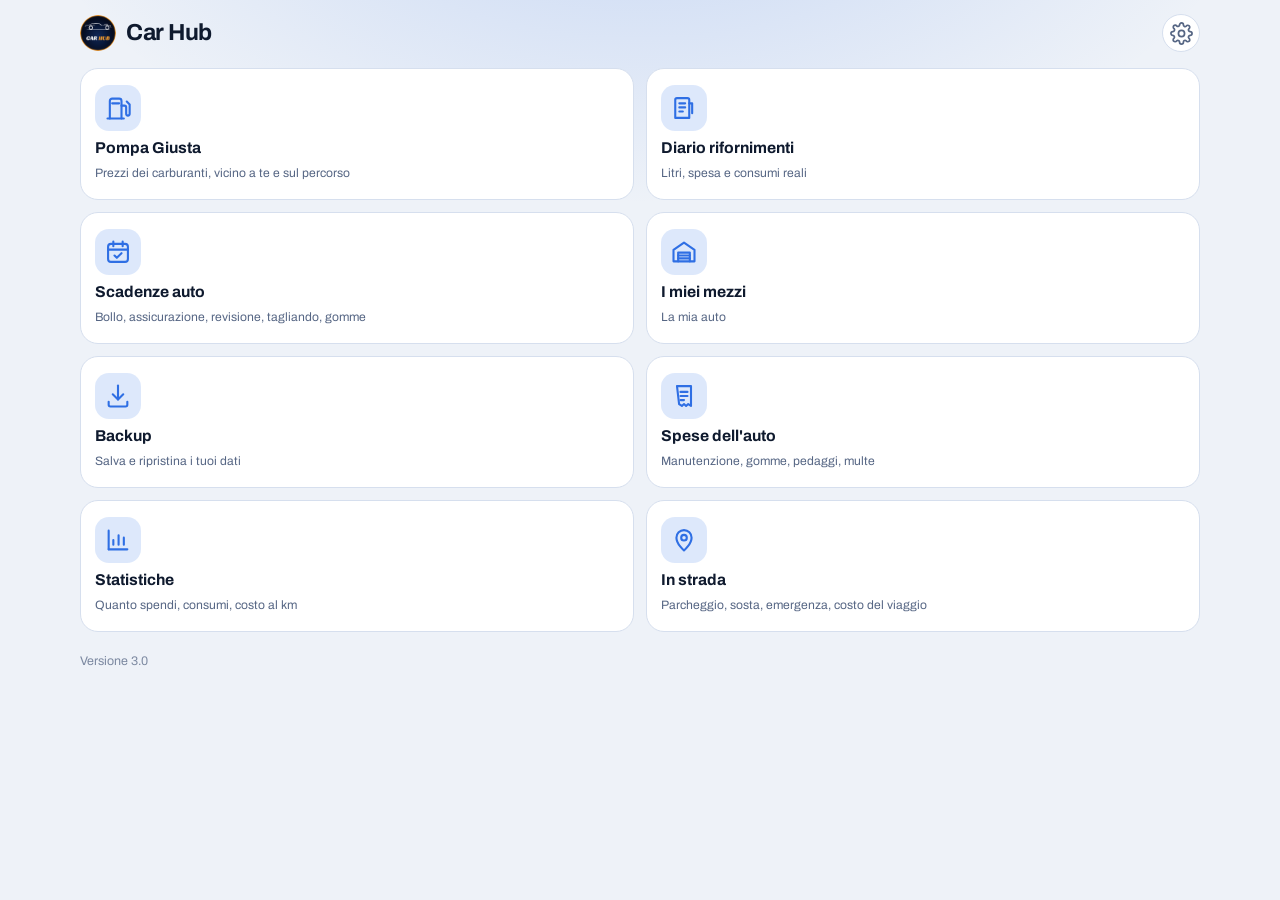
==== index.html @ 3453a205 "Backup: riepilogo, promemoria, condivisione e conferma al ripristino Co-Authored-By: Claude Sonnet 5" ====
<!doctype html>
<html lang="it">
<head>
<meta charset="utf-8">
<meta name="viewport" content="width=device-width,initial-scale=1,viewport-fit=cover">
<title>Car Hub</title>
<meta name="description" content="Il tuo ambiente per auto e moto: carburante, scadenze, rifornimenti e spese.">
<meta name="theme-color" content="#070c16">
<link rel="manifest" href="manifest.webmanifest">
<link rel="icon" href="garage/icons/icon-192.png" type="image/png">
<link rel="apple-touch-icon" href="garage/icons/apple-touch-icon.png">
<meta name="apple-mobile-web-app-title" content="Car Hub">
<link rel="preload" href="fonts/archivo-latin-400-normal.woff2" as="font" type="font/woff2" crossorigin>
<link rel="preload" href="fonts/archivo-latin-600-normal.woff2" as="font" type="font/woff2" crossorigin>
<script>
/* stessi colori scelti in Pompa Giusta (stesso telefono, stessa memoria) */
(function(){var m='auto',a='blu';try{var t=JSON.parse(localStorage.getItem('pg.theme')||'{}');if(t.mode)m=t.mode;if(t.accent)a=t.accent==='viola'?'neve':t.accent}catch(e){}
var d=m==='auto'?(window.matchMedia&&matchMedia('(prefers-color-scheme: light)').matches?'light':'dark'):m;
var r=document.documentElement;r.dataset.theme=d;r.dataset.accent=a})();
</script>
<link rel="stylesheet" href="style.css">
<link rel="stylesheet" href="garage/garage.css">
</head>
<body class="gg">
<div class="wrap">
  <header class="top">
    <h1><img class="logo" src="garage/icons/icon-192.png" alt="" width="36" height="36"><span id="ggTitle">Car Hub</span></h1>
    <a class="icon-btn" id="btnOpz" href="pompa/#opzioni" aria-label="Opzioni"><svg viewBox="0 0 24 24" width="20" height="20" fill="none" stroke="currentColor" stroke-width="1.8" stroke-linecap="round" stroke-linejoin="round" aria-hidden="true"><circle cx="12" cy="12" r="3.2"/><path d="M19.4 15a1.7 1.7 0 0 0 .3 1.9l.1.1a2 2 0 1 1-2.8 2.8l-.1-.1a1.7 1.7 0 0 0-1.9-.3 1.7 1.7 0 0 0-1 1.5V21a2 2 0 1 1-4 0v-.1a1.7 1.7 0 0 0-1.1-1.5 1.7 1.7 0 0 0-1.9.3l-.1.1a2 2 0 1 1-2.8-2.8l.1-.1a1.7 1.7 0 0 0 .3-1.9 1.7 1.7 0 0 0-1.5-1H3a2 2 0 1 1 0-4h.1a1.7 1.7 0 0 0 1.5-1.1 1.7 1.7 0 0 0-.3-1.9l-.1-.1a2 2 0 1 1 2.8-2.8l.1.1a1.7 1.7 0 0 0 1.9.3H9a1.7 1.7 0 0 0 1-1.5V3a2 2 0 1 1 4 0v.1a1.7 1.7 0 0 0 1 1.5 1.7 1.7 0 0 0 1.9-.3l.1-.1a2 2 0 1 1 2.8 2.8l-.1.1a1.7 1.7 0 0 0-.3 1.9V9a1.7 1.7 0 0 0 1.5 1H21a2 2 0 1 1 0 4h-.1a1.7 1.7 0 0 0-1.5 1z"/></svg></a>
    <button class="icon-btn" id="btnBack" type="button" aria-label="Torna al menu" hidden><svg viewBox="0 0 24 24" width="20" height="20" fill="none" stroke="currentColor" stroke-width="2" stroke-linecap="round" stroke-linejoin="round" aria-hidden="true"><path d="M15 5l-7 7 7 7"/></svg></button>
  </header>

  <!-- MENU -->
  <section id="vMenu" class="gview">
    <p class="hint" id="menuAlert" hidden></p>
    <p class="hint" id="bkAlert" hidden></p>
    <div class="gtiles">
      <a class="gtile" href="pompa/">
        <span class="gi"><svg viewBox="0 0 24 24" width="28" height="28" fill="none" stroke="currentColor" stroke-width="1.8" stroke-linecap="round" stroke-linejoin="round" aria-hidden="true"><path d="M5 21V6a2 2 0 0 1 2-2h6a2 2 0 0 1 2 2v15"/><path d="M3 21h14"/><path d="M7 8h6"/><path d="M15 10h2.5a1.5 1.5 0 0 1 1.5 1.5V17a1.5 1.5 0 0 0 3 0V9l-2.5-2.5"/></svg></span>
        <b>Pompa Giusta</b><small>Prezzi dei carburanti, vicino a te e sul percorso</small>
      </a>
      <a class="gtile" href="#diario" id="tileDiario">
        <span class="gi"><svg viewBox="0 0 24 24" width="28" height="28" fill="none" stroke="currentColor" stroke-width="1.8" stroke-linecap="round" stroke-linejoin="round" aria-hidden="true"><path d="M6 3.5h9a1.5 1.5 0 0 1 1.5 1.5v15.5H4.5V5A1.5 1.5 0 0 1 6 3.5z"/><path d="M8 8h5M8 11.5h5M8 15h3"/><path d="M16.5 8H19v8.5"/></svg></span>
        <b>Diario rifornimenti</b><small id="diaSub">Litri, spesa e consumi reali</small>
      </a>
      <a class="gtile" href="#scadenze" id="tileScad">
        <span class="gi"><svg viewBox="0 0 24 24" width="28" height="28" fill="none" stroke="currentColor" stroke-width="1.8" stroke-linecap="round" stroke-linejoin="round" aria-hidden="true"><rect x="3.5" y="5" width="17" height="15.5" rx="2.5"/><path d="M8 3v4M16 3v4M3.5 10h17"/><path d="M9 15l2 2 4-4"/></svg></span>
        <b>Scadenze auto</b><small id="scadSub">Bollo, assicurazione, revisione, tagliando, gomme</small><em class="badge" id="scadBadge" hidden></em>
      </a>
      <a class="gtile" href="#mezzi" id="tileMezzi">
        <span class="gi"><svg viewBox="0 0 24 24" width="28" height="28" fill="none" stroke="currentColor" stroke-width="1.8" stroke-linecap="round" stroke-linejoin="round" aria-hidden="true"><path d="M3 10.2L12 4l9 6.2V20H3z"/><path d="M7 20v-7.5h10V20"/><path d="M7 15h10M7 17.5h10"/></svg></span>
        <b>I miei mezzi</b><small id="mezziSub">Auto e moto</small>
      </a>
      <a class="gtile" href="#backup">
        <span class="gi"><svg viewBox="0 0 24 24" width="28" height="28" fill="none" stroke="currentColor" stroke-width="1.8" stroke-linecap="round" stroke-linejoin="round" aria-hidden="true"><path d="M12 3v12"/><path d="M7.5 10.5L12 15l4.5-4.5"/><path d="M4 17v2.5A1.5 1.5 0 0 0 5.5 21h13a1.5 1.5 0 0 0 1.5-1.5V17"/></svg></span>
        <b>Backup</b><small>Salva e ripristina i tuoi dati</small>
      </a>
      <a class="gtile" href="#spese" id="tileSpese">
        <span class="gi"><svg viewBox="0 0 24 24" width="28" height="28" fill="none" stroke="currentColor" stroke-width="1.8" stroke-linecap="round" stroke-linejoin="round" aria-hidden="true"><path d="M6 3.5h12v17l-2.4-1.6-1.8 1.6-1.8-1.6-1.8 1.6-2.4-1.6z"/><path d="M9 8.5h6M9 12h6"/><path d="M9 15.5h3"/></svg></span>
        <b>Spese dell'auto</b><small id="spesaSub">Manutenzione, gomme, pedaggi, multe</small>
      </a>
      <a class="gtile" href="#statistiche" id="tileStat">
        <span class="gi"><svg viewBox="0 0 24 24" width="28" height="28" fill="none" stroke="currentColor" stroke-width="1.8" stroke-linecap="round" stroke-linejoin="round" aria-hidden="true"><path d="M4 20V4"/><path d="M4 20h16"/><path d="M8 16v-4M12.5 16V8M17 16v-6"/></svg></span>
        <b>Statistiche</b><small id="statSub">Quanto spendi, consumi, costo al km</small>
      </a>
      <a class="gtile" href="#strada" id="tileStrada">
        <span class="gi"><svg viewBox="0 0 24 24" width="28" height="28" fill="none" stroke="currentColor" stroke-width="1.8" stroke-linecap="round" stroke-linejoin="round" aria-hidden="true"><path d="M12 21s-6.5-5.6-6.5-11a6.5 6.5 0 0 1 13 0c0 5.4-6.5 11-6.5 11z"/><circle cx="12" cy="10" r="2.4"/></svg></span>
        <b>In strada</b><small id="stradaSub">Parcheggio, sosta, emergenza, costo del viaggio</small>
      </a>
    </div>
    <p class="hint ver" id="appVer"></p>
  </section>

  <!-- SCADENZE -->
  <section id="vScad" class="gview" hidden>
    <div class="panel vbar" data-vbar></div>
    <p class="verdict" id="scadSum"></p>
    <p class="msg" id="scadMsg" role="status" aria-live="polite"></p>
    <div id="dlList" class="gdl"></div>
    <p class="hint">Imposta la prossima data di ogni scadenza: l'app ti dice quanto manca. Con «Rinnovata» sposti la data avanti del periodo scelto. Gli avvisi compaiono quando apri l'app.</p>
  </section>

  <!-- DIARIO -->
  <section id="vDiario" class="gview" hidden>
    <div class="panel vbar" data-vbar></div>
    <form class="panel og" id="fillForm" autocomplete="off">
      <h3 id="fillTitle">Nuovo rifornimento</h3>
      <div class="grid">
        <div class="field"><span>Data</span><input id="fDate" type="date" required></div>
        <div class="field"><span>Chilometri</span><input id="fKm" type="number" inputmode="numeric" min="0" step="1" placeholder="Contachilometri" required></div>
        <div class="field"><span>Litri</span><input id="fL" type="number" inputmode="decimal" min="0" step="0.01" placeholder="Es. 38,52" required></div>
        <div class="field"><span>Totale pagato (€)</span><input id="fTot" type="number" inputmode="decimal" min="0" step="0.01" placeholder="Es. 72,40" required></div>
        <div class="field"><span>Carburante</span><select id="fFuel"><option value="B">Benzina</option><option value="D">Gasolio</option><option value="G">GPL</option><option value="M">Metano</option></select></div>
        <div class="field"><span>Prezzo calcolato</span><div class="calc" id="fPrice">—</div></div>
        <p class="hint wide" id="fMkt" style="grid-column:1/-1;margin:0"></p>
        <div class="field"><span>Distributore</span>
          <div class="inline nowrap"><button class="btn ghost" type="button" id="btnPickSt">Scegli…</button><button class="btn small ghost danger" type="button" id="btnStClear" hidden>Togli</button></div></div>
        <div class="field"><span>Nota</span><input id="fNote" type="text" maxlength="60" placeholder="Facoltativa" autocomplete="off"></div>
      </div>
      <label class="tg"><span>Pieno completo<small>Spegni se hai messo solo una parte: i consumi restano giusti</small></span><input type="checkbox" id="fFull" checked></label>
      <div class="inline"><button class="btn" type="submit" id="btnFill">Salva il rifornimento</button><button class="btn ghost" type="button" id="btnFillCancel" hidden>Annulla modifica</button></div>
      <p class="msg" id="fillMsg" role="status" aria-live="polite"></p>
    </form>
    <div class="panel og" id="diaStats" hidden>
      <h3>Riepilogo</h3>
      <div class="gstats" id="statsGrid"></div>
      <p class="hint" id="statsNote"></p>
    </div>
    <div id="fillList" class="fl"></div>
  </section>

  <!-- MEZZI -->
  <section id="vMezzi" class="gview" hidden>
    <div class="panel og">
      <h3>I tuoi mezzi</h3>
      <div class="vlist" id="vehList"></div>
      <button class="btn" id="btnAddVeh" type="button">Aggiungi un mezzo</button>
    </div>
    <div class="panel og">
      <h3>Dati del mezzo selezionato</h3>
      <div class="grid">
        <div class="field wide"><span>Nome</span><input id="vName" type="text" placeholder="Es. Panda, Vespa" maxlength="40" autocomplete="off"></div>
        <div class="field"><span>Tipo</span>
          <div class="seg" id="vType" role="group" aria-label="Tipo"><button type="button" data-t="auto">Auto</button><button type="button" data-t="moto">Moto</button></div></div>
        <div class="field"><span>Targa (facoltativa)</span><input id="vPlate" type="text" placeholder="AB123CD" maxlength="10" autocomplete="off" autocapitalize="characters"></div>
        <div class="field"><span>Marca e modello</span><input type="text" data-info="model" maxlength="40" placeholder="Es. Fiat Panda" autocomplete="off"></div>
        <div class="field"><span>Anno</span><input type="text" inputmode="numeric" data-info="year" maxlength="4" placeholder="Es. 2018" autocomplete="off"></div>
        <div class="field wide"><span>Chilometri attuali (facoltativi)</span><input id="vKm" type="number" inputmode="numeric" min="0" step="1" placeholder="Es. 84500"></div>
      </div>
    </div>
    <details class="panel og gd" aria-label="Scheda del mezzo">
      <summary>Scheda del mezzo</summary>
      <div class="gb">
      <p class="hint">Dati che si cercano sempre al momento sbagliato. Restano solo su questo telefono.</p>
      <div class="grid">
        <div class="field wide"><span>Numero di telaio</span><input type="text" data-info="vin" maxlength="20" placeholder="17 caratteri" autocomplete="off" autocapitalize="characters"></div>
        <div class="field"><span>Misura delle gomme</span><input type="text" data-info="tyre" maxlength="24" placeholder="Es. 185/65 R15" autocomplete="off" autocapitalize="characters"></div>
        <div class="field"><span>Gomme montate</span><select data-info="season"><option value="">—</option><option>Estive</option><option>Invernali</option><option>Quattro stagioni</option></select></div>
        <div class="field"><span>Pressione davanti</span><input type="text" inputmode="decimal" data-info="pf" maxlength="6" placeholder="Es. 2,2 bar" autocomplete="off"></div>
        <div class="field"><span>Pressione dietro</span><input type="text" inputmode="decimal" data-info="pr" maxlength="6" placeholder="Es. 2,4 bar" autocomplete="off"></div>
        <div class="field"><span>Olio motore</span><input type="text" data-info="oil" maxlength="30" placeholder="Es. 5W-30" autocomplete="off"></div>
        <div class="field"><span>Codice colore</span><input type="text" data-info="color" maxlength="20" placeholder="Es. 249/A" autocomplete="off"></div>
      </div>
      </div>
    </details>
    <details class="panel og gd" aria-label="Lampadine e ricambi" id="partsDet">
      <summary>Lampadine e ricambi</summary>
      <div class="gb">
        <p class="hint">Scrivi i codici che trovi nel libretto di uso e manutenzione del mezzo o sulla confezione dei ricambi: sono le uniche fonti sicure e non li invento io. Spunta «Da comprare» per mettere un pezzo nella lista.</p>
        <a class="btn small ghost" id="partsSearch" target="_blank" rel="noopener" hidden>Cerca le lampadine sul web</a>
        <div id="partsBox"></div>
      </div>
    </details>
    <div class="panel og" id="buyBox" hidden>
      <h3>Da comprare</h3>
      <ul class="guide" id="buyList"></ul>
      <button class="btn ghost" id="btnBuyCopy" type="button">Copia la lista</button>
      <p class="msg" id="buyMsg" role="status" aria-live="polite"></p>
    </div>
    <details class="panel og gd" aria-label="Numeri utili">
      <summary>Numeri utili</summary>
      <div class="gb">
      <p class="hint">Compaiono come pulsanti di chiamata in «In strada», sotto Emergenza.</p>
      <div class="grid">
        <div class="field wide"><span>Assistenza stradale</span><input type="tel" data-phone="assist" maxlength="20" placeholder="Numero verde dell'assistenza" autocomplete="off"></div>
        <div class="field wide"><span>Assicurazione (sinistri)</span><input type="tel" data-phone="assic" maxlength="20" placeholder="Numero per denunciare un sinistro" autocomplete="off"></div>
      </div>
      </div>
    </details>
    <details class="panel og gd" aria-label="Elimina">
      <summary>Elimina</summary>
      <div class="gb">
      <p class="hint" id="delHint">Elimina questo mezzo con le sue scadenze e il suo diario dei rifornimenti. Non si può annullare: fai prima un backup se vuoi tenerne una copia.</p>
      <button class="btn ghost danger" id="btnDelVeh" type="button">Elimina questo mezzo</button>
      </div>
    </details>
  </section>

  <!-- SPESE -->
  <section id="vSpese" class="gview" hidden>
    <div class="panel vbar" data-vbar></div>
    <form class="panel og" id="expForm" autocomplete="off">
      <h3 id="expTitle">Nuova spesa</h3>
      <div class="grid">
        <div class="field"><span>Data</span><input id="eDate" type="date" required></div>
        <div class="field"><span>Importo (€)</span><input id="eAmt" type="number" inputmode="decimal" min="0" step="0.01" placeholder="Es. 120,00" required></div>
        <div class="field wide"><span>Categoria</span><select id="eCat"></select></div>
        <div class="field"><span>Chilometri (facoltativi)</span><input id="eKm" type="number" inputmode="numeric" min="0" step="1" placeholder="Contachilometri"></div>
        <div class="field"><span>Nota (facoltativa)</span><input id="eNote" type="text" maxlength="60" placeholder="Es. Pneumatici invernali" autocomplete="off"></div>
      </div>
      <div class="inline"><button class="btn" type="submit" id="btnExp">Salva la spesa</button><button class="btn ghost" type="button" id="btnExpCancel" hidden>Annulla modifica</button></div>
      <p class="msg" id="expMsg" role="status" aria-live="polite"></p>
    </form>
    <div class="panel og" id="expStats" hidden>
      <h3>Riepilogo</h3>
      <div class="gstats" id="expGrid"></div>
      <p class="hint">Qui ci sono le spese diverse dal carburante. Il carburante lo trovi nel Diario rifornimenti e nelle Statistiche.</p>
    </div>
    <div id="expList" class="fl"></div>
  </section>

  <!-- STATISTICHE -->
  <section id="vStat" class="gview" hidden>
    <div class="panel vbar" data-vbar="stat"></div>
    <div class="field"><span>Periodo</span>
      <div class="seg" id="stPeriod" role="group" aria-label="Periodo"><button type="button" data-p="30">30 giorni</button><button type="button" data-p="365">12 mesi</button><button type="button" data-p="all">Sempre</button></div></div>
    <p class="empty" id="stEmpty" hidden>Registra qualche rifornimento o spesa per vedere le statistiche di questo mezzo.</p>
    <div id="stBody" class="gview">
      <div class="panel og" id="stIns"><h3>Cosa noto</h3><ul class="ins" id="insList"></ul></div>
      <div class="gstats" id="stCards"></div>
      <div class="panel og" id="stCost">
        <h3>Il quadro dei costi</h3>
        <div class="gstats" id="coCards"></div>
        <div id="coSplit" class="bars"></div>
        <p class="hint" id="coNote"></p>
      </div>
      <div class="panel og" id="stMkt">
        <h3>Prezzo del carburante e quanto hai pagato</h3>
        <div class="grid">
          <div class="field"><span>Carburante</span><select id="mkF"></select></div>
          <div class="field"><span>Modalità</span><div class="seg" id="mkM" role="group" aria-label="Modalità"><button type="button" data-m="1">Self</button><button type="button" data-m="0">Servito</button></div></div>
        </div>
        <div id="mkChart" class="chart"></div>
        <div class="gstats" id="mkCards"></div>
        <p class="hint" id="mkNote"></p>
      </div>
      <div class="panel og" id="stStn" hidden><h3>I tuoi distributori</h3><div id="stStnList" class="vtable"></div><p class="hint" id="stStnNote"></p></div>
      <div class="panel og" id="stVehBox" hidden><h3>Confronto tra i mezzi</h3><div id="stVeh" class="vtable"></div></div>
      <div class="panel og"><h3>Spesa mese per mese</h3><div id="stMonths" class="chart"></div></div>
      <div class="panel og"><h3>Come si divide la spesa</h3><div id="stBreak" class="bars"></div></div>
      <div class="panel og"><h3>Consumo nel tempo</h3><div id="stCons" class="chart"></div></div>
      <div class="panel og">
        <h3>Esporta</h3>
        <p class="hint">Scarica il riepilogo del periodo e del mezzo scelti in alto. Excel per i numeri, PDF da stampare o inviare, immagine da condividere.</p>
        <div class="inline" id="exBtns"><button class="btn ghost" type="button" data-x="xlsx">Excel</button><button class="btn ghost" type="button" data-x="pdf">PDF</button><button class="btn ghost" type="button" data-x="png">Immagine</button></div>
        <p class="msg" id="exMsg" role="status" aria-live="polite"></p>
      </div>
      <p class="hint" id="stNote"></p>
    </div>
  </section>

  <!-- IN STRADA -->
  <section id="vStrada" class="gview" hidden>
    <div class="panel vbar" data-vbar></div>
    <div class="panel og">
      <h3>Dove ho parcheggiato</h3>
      <p class="verdict" id="parkSt"></p>
      <img id="parkPhoto" class="pphoto" alt="Foto del parcheggio" hidden>
      <div class="field wide"><span>Nota (facoltativa)</span><input id="parkNote" type="text" maxlength="60" placeholder="Es. Piano -2, settore C" autocomplete="off"></div>
      <div class="inline"><button class="btn" id="btnPark" type="button">Salva la posizione qui</button><a class="btn ghost" id="btnGoCar" target="_blank" rel="noopener" hidden>Portami all'auto</a></div>
      <div class="inline" id="parkMore" hidden><label class="btn small ghost" for="parkPic">Aggiungi una foto</label><input id="parkPic" type="file" accept="image/*" capture="environment" hidden><button class="btn small ghost danger" id="btnParkDel" type="button">Cancella la posizione</button></div>
      <p class="msg" id="parkMsg" role="status" aria-live="polite"></p>
    </div>
    <div class="panel og">
      <h3>Sosta a pagamento</h3>
      <p class="verdict" id="sostaSt">Nessun timer attivo.</p>
      <div class="inline" id="sostaBtns"><button class="btn small ghost" type="button" data-min="30">30 min</button><button class="btn small ghost" type="button" data-min="60">1 ora</button><button class="btn small ghost" type="button" data-min="90">1 ora e mezza</button><button class="btn small ghost" type="button" data-min="120">2 ore</button></div>
      <button class="btn small ghost danger" id="btnSostaOff" type="button" hidden>Spegni il timer</button>
      <p class="hint">Il timer si vede quando riapri l'app: non può suonare da chiusa. Se serve un avviso preciso, metti anche una sveglia sul telefono.</p>
    </div>
    <div class="panel og">
      <h3>Costo del viaggio</h3>
      <div class="grid">
        <div class="field"><span>Chilometri</span><input id="tKm" type="number" inputmode="decimal" min="0" step="0.1" placeholder="Es. 180"></div>
        <div class="field"><span>Persone in auto</span><input id="tPers" type="number" inputmode="numeric" min="1" max="9" step="1" value="1"></div>
        <div class="field"><span>Consumo (l/100 km)</span><input id="tCons" type="number" inputmode="decimal" min="0" step="0.1" placeholder="Es. 6,5"></div>
        <div class="field"><span>Prezzo (€ al litro)</span><input id="tPrice" type="number" inputmode="decimal" min="0" step="0.001" placeholder="Es. 1,850"></div>
        <div class="field wide"><span>Pedaggi e parcheggi (€)</span><input id="tToll" type="number" inputmode="decimal" min="0" step="0.01" placeholder="Facoltativi"></div>
      </div>
      <label class="tg"><span>Andata e ritorno<small>Raddoppia i chilometri</small></span><input type="checkbox" id="tRound"></label>
      <div class="gstats" id="tOut" hidden></div>
      <p class="hint" id="tHint"></p>
    </div>
    <div class="panel og">
      <h3>Emergenza</h3>
      <div class="inline"><a class="btn" href="tel:112">Chiama il 112</a><a class="btn ghost" href="tel:803116">Soccorso ACI 803 116</a></div>
      <div id="emPhones" class="inline"></div>
      <button class="btn ghost" id="btnShareLoc" type="button">Invia la mia posizione</button>
      <p class="msg" id="emMsg" role="status" aria-live="polite"></p>
    </div>
    <details class="panel og gd" aria-label="Guasto">
      <summary>Se ti fermi per un guasto</summary>
      <ul class="guide">
        <li>Accendi le quattro frecce e porta l'auto il più lontano possibile dalla corsia.</li>
        <li>Indossa il giubbotto catarifrangente prima di scendere.</li>
        <li>Metti il triangolo ad almeno 50 metri dietro l'auto, di più in autostrada o dopo una curva.</li>
        <li>Fai scendere i passeggeri dal lato opposto alla strada e falli aspettare dietro il guard-rail.</li>
        <li>Chiama il soccorso stradale e comunica la tua posizione (usa «Invia la mia posizione»).</li>
      </ul>
    </details>
    <details class="panel og gd" aria-label="Incidente">
      <summary>Se hai un incidente</summary>
      <ul class="guide">
        <li>Se ci sono feriti o pericolo, chiama subito il 112.</li>
        <li>Metti in sicurezza: quattro frecce, giubbotto, triangolo. Non spostare i veicoli se ci sono feriti.</li>
        <li>Fotografa la scena, le targhe, i danni e la posizione dei veicoli.</li>
        <li>Annota nome, telefono, targa e assicurazione dell'altro conducente.</li>
        <li>Compila insieme il modulo blu (constatazione amichevole) e firmatelo entrambi.</li>
        <li>Avvisa la tua assicurazione appena possibile.</li>
      </ul>
    </details>
  </section>

  <!-- BACKUP -->
  <section id="vBackup" class="gview" hidden>
    <div class="panel og">
      <h3>Salva i tuoi dati</h3>
      <p class="hint">Crea un file con tutto quello che hai in Car Hub: mezzi, rifornimenti, spese, scadenze, ricambi, parcheggio e le impostazioni di Pompa Giusta (zona, preferiti, colori). Conservalo in un posto sicuro, per esempio nel Drive.</p>
      <div class="gstats" id="bkSum"></div>
      <p class="hint" id="bkLast"></p>
      <button class="btn" id="btnShareBk" type="button" hidden>Invia o salva nel Drive</button>
      <button class="btn ghost" id="btnExport" type="button">Scarica il file di backup</button>
      <p class="msg" id="expMsg" role="status" aria-live="polite"></p>
    </div>
    <div class="panel og">
      <h3>Ripristina da un file</h3>
      <p class="hint">Scegli un file di backup salvato in precedenza. I dati di questo telefono verranno sostituiti da quelli del file.</p>
      <div class="drop"><span id="impName">Nessun file scelto</span><label class="btn small" for="impFile">Scegli il file</label><input id="impFile" type="file" accept=".json,application/json"></div>
      <button class="btn ghost danger" id="btnImport" type="button" hidden>Sostituisci i dati con quelli del file</button>
      <p class="msg" id="impMsg" role="status" aria-live="polite"></p>
    </div>
  </section>
</div>
<div class="dlg" id="dlgDel" role="dialog" aria-modal="true" aria-labelledby="dlgDelT" hidden>
  <div class="box">
    <h4 id="dlgDelT">Eliminare questo mezzo?</h4>
    <p id="dlgDelP"></p>
    <div class="acts"><button type="button" class="btn ghost" id="btnDelNo">Annulla</button><button type="button" class="btn danger" id="btnDelOk">Cancella</button></div>
  </div>
</div>
<div class="dlg" id="dlgSt" role="dialog" aria-modal="true" aria-labelledby="dlgStT" hidden>
  <div class="box">
    <h4 id="dlgStT">Scegli il distributore</h4>
    <input type="text" id="stQ" placeholder="Marca, via o comune" autocomplete="off">
    <div id="stRes" class="stres"></div>
    <p class="hint" id="stHint"></p>
    <div class="acts"><button type="button" class="btn ghost" id="btnStNo">Chiudi</button></div>
  </div>
</div>
<script src="version.js"></script>
<script src="garage/garage.js"></script>
</body>
</html>
---- style.css ----
/* Pompa Giusta
   Impianto: barra di navigazione in alto, filtri comuni, poi la vista scelta (zona, vicino a me, percorso).
   Elemento forte: il prezzo su display scuro da pompa. Tutto il resto resta neutro. */
:root{
  color-scheme:light;
  --bg:#eef2f8; --surface:#ffffff; --ink:#0f1a2e; --muted:#566684; --line:#d6dfee;
  --accent:#2f6fe4; --accent-ink:#ffffff;
  --good:#17743f; --good-bg:#dcf0e4; --warn:#8a5f00; --warn-bg:#f6ebc7; --bad:#a82f26; --bad-bg:#f6dad6;
  --bar:#b7c7e6; --bar-hi:#2f6fe4; --chip:#e4ebf7; --glow:47,111,228; --hero-end:#fff; --panel-solid:#fff;
  --lcd-bg:#0b1424; --lcd-fg:#ffcf5c;
  --font-ui:'Archivo',system-ui,-apple-system,'Segoe UI',sans-serif;
  --font-num:'IBM Plex Mono',ui-monospace,'SFMono-Regular',Menlo,monospace;
}
@media (prefers-color-scheme: dark){:root:not([data-theme="light"]){
  color-scheme:dark;
  --bg:#070c16; --surface:#0e1626; --ink:#e8eefb; --muted:#8a98b4; --line:rgba(255,255,255,.07);
  --accent:#4c8df6; --accent-ink:#ffffff;
  --good:#5fd08f; --good-bg:#0e2a24; --warn:#e5b94a; --warn-bg:#2d2610; --bad:#f0877d; --bad-bg:#331a1e;
  --bar:#27385c; --bar-hi:#4c8df6; --chip:#16223a; --glow:76,141,246; --hero-end:rgba(14,22,38,.92); --panel-solid:#0e1626;}}
:root[data-theme="dark"]{
  color-scheme:dark;
  --bg:#070c16; --surface:#0e1626; --ink:#e8eefb; --muted:#8a98b4; --line:rgba(255,255,255,.07);
  --accent:#4c8df6; --accent-ink:#ffffff;
  --good:#5fd08f; --good-bg:#0e2a24; --warn:#e5b94a; --warn-bg:#2d2610; --bad:#f0877d; --bad-bg:#331a1e;
  --bar:#27385c; --bar-hi:#4c8df6; --chip:#16223a; --glow:76,141,246; --hero-end:rgba(14,22,38,.92); --panel-solid:#0e1626;}

*{box-sizing:border-box}
html{-webkit-text-size-adjust:100%}
body{margin:0;background:var(--bg);color:var(--ink);font:15px/1.45 var(--font-ui);
  padding-inline:16px;padding-block:calc(env(safe-area-inset-top,0px) + 18px) calc(env(safe-area-inset-bottom,0px) + 48px)}
.wrap{max-width:1120px;margin-inline:auto;display:flex;flex-direction:column;gap:16px}
h1,h2,h3{margin:0;text-wrap:balance}
:focus-visible{outline:2px solid var(--accent);outline-offset:2px}
button,select,input{font:inherit;color:inherit}
[hidden]{display:none!important}
.num{font-family:var(--font-num);font-variant-numeric:tabular-nums}

header.top{display:flex;flex-wrap:wrap;gap:10px 20px;align-items:flex-end;justify-content:space-between}
header.top h1{display:flex;align-items:center;gap:10px;font-size:1.9rem;font-weight:700;letter-spacing:-.02em;line-height:1.1}
header.top p{margin:4px 0 0;color:var(--muted);max-width:46ch}
.status{display:flex;flex-wrap:wrap;gap:8px;align-items:center}
.chip{display:inline-flex;align-items:center;border:1px solid var(--line);background:var(--surface);border-radius:999px;padding:5px 12px;font-size:.82rem;color:var(--muted)}
.chip.warn{border-color:var(--warn);color:var(--warn);background:var(--warn-bg)}
.btn{background:var(--accent);color:var(--accent-ink);border:0;border-radius:8px;padding:9px 14px;font-weight:600;cursor:pointer;text-decoration:none;display:inline-block;text-align:center}
.btn.ghost{background:transparent;color:var(--accent);border:1px solid var(--accent)}
.btn:disabled{opacity:.45;cursor:not-allowed}
.btn.small{padding:6px 10px;font-size:.85rem}
a{color:var(--accent)}

.tabs{display:flex;gap:6px;background:var(--surface);border:1px solid var(--line);border-radius:12px;padding:5px}
.tabs button{flex:1;border:0;background:transparent;border-radius:8px;padding:10px 6px;font-weight:600;cursor:pointer;color:var(--muted);min-width:0}
.tabs button.on{background:var(--accent);color:var(--accent-ink)}

.panel{background:var(--surface);border:1px solid var(--line);border-radius:12px;padding:14px;display:flex;flex-direction:column;gap:10px;min-width:0}
.panel h3{font-size:.95rem}
.hint{margin:0;color:var(--muted);font-size:.85rem}
.grid{display:grid;gap:12px;grid-template-columns:repeat(auto-fit,minmax(150px,1fr))}
.field{display:flex;flex-direction:column;gap:5px;min-width:0}
.field>span{font-size:.72rem;letter-spacing:.06em;text-transform:uppercase;color:var(--muted);font-weight:600}
.field.wide{grid-column:span 2}
@media (max-width:520px){.field.wide{grid-column:1/-1}}
select,input[type=number],input[type=text],input[type=tel]{width:100%;background:var(--bg);border:1px solid var(--line);border-radius:8px;padding:9px 10px;min-width:0}
.seg{display:flex;border:1px solid var(--line);border-radius:8px;overflow:hidden;background:var(--bg)}
.seg button{flex:1;border:0;background:transparent;padding:9px 6px;cursor:pointer;font-weight:500;min-width:0}
.seg button+button{border-left:1px solid var(--line)}
.seg button.on{background:var(--accent);color:var(--accent-ink);font-weight:600}
.seg button:disabled{opacity:.4;cursor:not-allowed}
.chips{display:flex;flex-wrap:wrap;gap:6px}
.chips button{border:1px solid var(--line);background:var(--bg);border-radius:999px;padding:6px 12px;cursor:pointer;font-size:.85rem}
.chips button.on{background:var(--accent);color:var(--accent-ink);border-color:var(--accent);font-weight:600}

.summary{display:grid;gap:12px;grid-template-columns:repeat(auto-fit,minmax(170px,1fr))}
.tile{background:var(--surface);border:1px solid var(--line);border-radius:12px;padding:12px 14px;display:flex;flex-direction:column;gap:2px;min-width:0}
.tile small{color:var(--muted);font-size:.78rem}
.tile b{font-size:1.45rem;font-family:var(--font-num);font-weight:600;font-variant-numeric:tabular-nums}
.tile em{font-style:normal;color:var(--muted);font-size:.8rem}
.verdict{background:var(--surface);border:1px solid var(--line);border-radius:12px;padding:12px 14px;margin:0}

.layout{display:grid;grid-template-columns:minmax(0,1.55fr) minmax(0,1fr);gap:20px;align-items:start}
@media (max-width:880px){.layout{grid-template-columns:minmax(0,1fr)}}
.side{display:flex;flex-direction:column;gap:16px;position:sticky;top:12px}
@media (max-width:880px){.side{position:static}}
svg.chart{width:100%;height:auto;display:block}
svg .bar{fill:var(--bar)} svg .bar.hi{fill:var(--bar-hi)}
svg .lbl{fill:var(--muted);font:11px var(--font-num)}
svg .lbl.strong{fill:var(--ink);font-weight:600}
svg .avgline{stroke:var(--ink);stroke-width:1.5;stroke-dasharray:4 3}
svg .mark{fill:var(--accent)}
svg .l-reg{stroke:var(--accent);fill:none;stroke-width:2.2}
svg .l-nat{stroke:var(--muted);fill:none;stroke-width:1.6;stroke-dasharray:3 3}
svg .dot{fill:var(--accent)}
svg .axis{stroke:var(--line);stroke-width:1}

ul.list{list-style:none;margin:0;padding:0;display:flex;flex-direction:column;gap:8px}
.row{background:var(--surface);border:1px solid var(--line);border-radius:12px;display:block;min-width:0}
.row.open{border-color:var(--accent);box-shadow:0 0 0 1px var(--accent)}
.row .main{padding:8px 10px;display:grid;grid-template-columns:auto minmax(0,1fr);gap:10px;align-items:center;cursor:pointer}
.lcd{background:var(--lcd-bg);color:var(--lcd-fg);border-radius:8px;padding:6px 8px;display:flex;align-items:baseline;gap:4px;font-family:var(--font-num);min-width:92px;justify-content:center}
.lcd span{font-size:1.3rem;font-weight:600;letter-spacing:.02em}
.lcd small{font-size:.7rem;opacity:.75}
.rank{font-size:.72rem;color:var(--muted);font-family:var(--font-num);display:block;margin-bottom:2px}
.info{min-width:0;display:flex;flex-direction:column;gap:2px}
.info b{font-weight:600;overflow-wrap:anywhere}
.info span.l{color:var(--muted);font-size:.85rem;overflow-wrap:anywhere}
.info .extra{font-size:.82rem;color:var(--ink)}
.sv{display:flex;flex-wrap:wrap;gap:4px;margin-top:2px}
.sv i{font-style:normal;font-size:.72rem;background:var(--chip);border-radius:6px;padding:2px 6px;color:var(--ink)}
.delta{display:inline-flex;align-items:center;gap:8px;flex-wrap:wrap;align-self:flex-start;border-radius:999px;padding:3px 10px;margin-top:2px}
.delta strong{font-family:var(--font-num);font-size:.88rem;font-variant-numeric:tabular-nums}
.delta em{font-style:normal;font-size:.76rem;opacity:.9}
.delta b{font-size:.72rem;font-weight:600}
.delta.good{background:var(--good-bg);color:var(--good)}
.delta.warn{background:var(--warn-bg);color:var(--warn)}
.delta.bad{background:var(--bad-bg);color:var(--bad)}
.detail{border-top:1px solid var(--line);padding:12px 10px;display:flex;flex-direction:column;gap:10px}
.svgrid{display:grid;gap:6px 14px;grid-template-columns:repeat(auto-fit,minmax(170px,1fr))}
.svgrid label{display:flex;gap:8px;align-items:center;font-size:.88rem}
.svgrid input{width:18px;height:18px;accent-color:var(--accent)}
.acts{display:flex;flex-wrap:wrap;gap:8px}
.empty{background:var(--surface);border:1px dashed var(--line);border-radius:12px;padding:24px;text-align:center;color:var(--muted)}
.more{align-self:center;margin-top:10px}
.center{display:flex;justify-content:center}

.msg{min-height:1.3em;font-size:.9rem;color:var(--muted);margin:0}
.msg.err{color:var(--bad)}
#map{height:320px;border-radius:12px;border:1px solid var(--line);overflow:hidden;background:var(--bg)}
.leaflet-container{font-family:var(--font-ui)}
.row-inputs{display:grid;gap:10px;grid-template-columns:repeat(auto-fit,minmax(220px,1fr))}
.inline{display:flex;flex-wrap:wrap;gap:8px;align-items:center}

.drop{border:1.5px dashed var(--line);border-radius:10px;padding:14px;display:flex;flex-wrap:wrap;gap:10px 16px;align-items:center;justify-content:space-between}
.drop.over{border-color:var(--accent)}
input[type=file]{display:none}
footer{color:var(--muted);font-size:.8rem;max-width:90ch}
@media (prefers-reduced-motion:reduce){*{transition:none!important;animation:none!important}}

.logo{width:36px;height:36px;border-radius:50%;flex:none}

/* ---- Restyling "Linear-like" ---- */
body{background:radial-gradient(900px 520px at 50% -160px,rgba(var(--glow),.22),transparent 70%),var(--bg);background-attachment:fixed}
.panel,.tile,.verdict,.row,.tabs{box-shadow:0 1px 0 rgba(255,255,255,.03) inset}
.row{transition:border-color .15s,background .15s,box-shadow .15s}
.row:hover{border-color:rgba(var(--glow),.35)}
.row.open{border-color:rgba(var(--glow),.6);box-shadow:0 0 18px rgba(var(--glow),.12)}
.tabs button,.seg button,.chips button,.btn{transition:background .15s,color .15s,border-color .15s,box-shadow .15s}
.tabs button.on,.btn{box-shadow:0 0 14px rgba(var(--glow),.22)}
.btn.ghost{box-shadow:none}
select,input[type=number],input[type=text],input[type=tel]{transition:border-color .15s,box-shadow .15s}
select:focus,input:focus{outline:none;border-color:rgba(var(--glow),.6);box-shadow:0 0 0 3px rgba(var(--glow),.14)}
.lcd{border:1px solid rgba(255,207,92,.18);box-shadow:0 0 16px rgba(255,207,92,.07) inset}
.chip{background:transparent}
.field>span{letter-spacing:.08em;font-size:.68rem}

/* spazio tra i blocchi di ogni vista */
.view{display:flex;flex-direction:column;gap:16px}
.view>*{margin-block:0}
/* distintivo della bandiera */
.info b{display:flex;align-items:center;gap:8px}
.bd{flex:none;width:26px;height:26px;border-radius:50%;display:inline-grid;place-items:center;font:700 .62rem/1 var(--font-ui);letter-spacing:.02em;border:1px solid rgba(255,255,255,.18)}

.when{display:block;margin-top:4px;text-align:center;font-size:.72rem;color:var(--muted)}
.when.old{color:var(--warn);font-weight:600}

/* ---- Nuovo disegno: intestazione, scheda grande, navigazione in basso ---- */
body{padding-block:calc(env(safe-area-inset-top,0px) + 14px) calc(env(safe-area-inset-bottom,0px) + 104px)}
header.top{flex-wrap:nowrap;align-items:center;justify-content:space-between}
header.top h1{font-size:1.45rem}
.icon-btn{width:38px;height:38px;border-radius:50%;border:1px solid var(--line);background:var(--surface);color:var(--muted);font:600 1rem var(--font-num);cursor:pointer}
.status{margin-top:-6px}

.tabs{position:fixed;left:50%;transform:translateX(-50%);bottom:0;z-index:900;
  width:min(560px,100%);border-radius:22px 22px 0 0;padding:6px 6px calc(env(safe-area-inset-bottom,0px) + 6px);gap:4px;box-sizing:border-box;
  background:color-mix(in srgb,var(--surface) 96%,transparent);-webkit-backdrop-filter:blur(14px);backdrop-filter:blur(14px);
  border:1px solid var(--line);border-bottom:0;box-shadow:0 -8px 24px rgba(0,0,0,.22)}
.tabs button{display:flex;flex-direction:column;align-items:center;gap:3px;border-radius:20px;padding:8px 4px;font-size:.72rem;font-weight:500;background:transparent}
.tabs button.on{background:color-mix(in srgb,var(--accent) 20%,transparent);color:var(--ink);box-shadow:none}
.tabs button.on svg{color:var(--accent)}

.summary{display:block}
.hero{position:relative;overflow:hidden;border-radius:22px;padding:20px 18px 16px;border:1px solid var(--line);
  background:radial-gradient(120% 140% at 50% 0%,rgba(var(--glow),.38),var(--hero-end) 62%),var(--surface);
  display:flex;flex-direction:column;align-items:center;gap:6px;text-align:center}
.hero .kick{color:var(--muted);font-size:.8rem;letter-spacing:.04em}
.hero .big{font-size:3.1rem;font-weight:600;line-height:1.05;color:var(--ink);letter-spacing:-.01em}
.hero .big span{font-size:1rem;color:var(--muted);margin-left:6px;font-weight:500}
.hero .dl{font-size:.85rem;font-weight:600;border-radius:999px;padding:4px 12px}
.hero .dl.good{background:var(--good-bg);color:var(--good)}
.hero .dl.bad{background:var(--bad-bg);color:var(--bad)}
.hero .dl.warn{background:var(--warn-bg);color:var(--warn)}
.hero .two{display:grid;grid-template-columns:1fr 1fr;gap:12px;width:100%;margin-top:10px;padding-top:12px;border-top:1px solid var(--line);text-align:left}
.hero .two small{display:block;color:var(--muted);font-size:.74rem}
.hero .two b{font-size:1.25rem;font-weight:600}
.verdict{font-size:.92rem;color:var(--muted)}

.chips.scroll{flex-wrap:nowrap;overflow-x:auto;scrollbar-width:none;margin-inline:-14px;padding-inline:14px;-webkit-overflow-scrolling:touch}
.chips.scroll::-webkit-scrollbar{display:none}
.chips.scroll button{flex:none;white-space:nowrap}
details.opt{border-top:1px solid var(--line);padding-top:10px}
details.opt>summary{cursor:pointer;color:var(--muted);font-size:.85rem;list-style:none}
details.opt>summary::before{content:"+ ";color:var(--accent);font-weight:700}
details.opt[open]>summary::before{content:"− "}
details.opt>.grid,details.opt>.chips{margin-top:10px}
.seg{border-radius:999px;padding:3px;gap:2px}
.seg button{border-radius:999px;border-left:0!important}
.chips button{border-radius:999px}
.btn,.acts .btn{border-radius:999px}
.row,.panel,.verdict{border-radius:18px}

/* ---- Caratteri dentro l'app (niente scatti al caricamento) ---- */
@font-face{font-family:'Archivo';font-weight:400;font-style:normal;font-display:swap;src:url(fonts/archivo-latin-400-normal.woff2) format('woff2')}
@font-face{font-family:'Archivo';font-weight:500;font-style:normal;font-display:swap;src:url(fonts/archivo-latin-500-normal.woff2) format('woff2')}
@font-face{font-family:'Archivo';font-weight:600;font-style:normal;font-display:swap;src:url(fonts/archivo-latin-600-normal.woff2) format('woff2')}
@font-face{font-family:'Archivo';font-weight:700;font-style:normal;font-display:swap;src:url(fonts/archivo-latin-700-normal.woff2) format('woff2')}
@font-face{font-family:'IBM Plex Mono';font-weight:500;font-style:normal;font-display:swap;src:url(fonts/ibm-plex-mono-latin-500-normal.woff2) format('woff2')}
@font-face{font-family:'IBM Plex Mono';font-weight:600;font-style:normal;font-display:swap;src:url(fonts/ibm-plex-mono-latin-600-normal.woff2) format('woff2')}

/* ---- Spazio riservato mentre i prezzi arrivano ---- */
.hero{min-height:228px}
#verdictText{min-height:96px}
.skel{position:relative;overflow:hidden}
.skel::after{content:"";position:absolute;inset:0;background:linear-gradient(100deg,transparent 30%,rgba(255,255,255,.07) 50%,transparent 70%);animation:shimmer 1.4s infinite}
li.row.skel{height:210px;list-style:none}
@keyframes shimmer{from{transform:translateX(-100%)}to{transform:translateX(100%)}}

/* ---- Aspetto: pulsanti in alto e finestra di scelta ---- */
.hbtns{display:flex;gap:8px}
.icon-btn{display:inline-grid;place-items:center;padding:0;text-decoration:none;line-height:0}
.icon-btn svg{display:block;margin:auto;width:23px;height:23px}
.swatches{display:grid;grid-template-columns:repeat(4,1fr);gap:12px 8px}
.swatches button{display:flex;flex-direction:column;align-items:center;gap:6px;border:0;background:transparent;cursor:pointer;font-size:.72rem;color:var(--muted);padding:0;min-width:0}
.swatches i{width:52px;height:52px;border-radius:50%;border:2px solid var(--line);display:block;background-size:cover}
.swatches button.on{color:var(--ink);font-weight:600}
.swatches button.on i{border-color:var(--accent);box-shadow:0 0 0 3px rgba(var(--glow),.3)}

/* ---- Colori personalizzati ---- */
:root{
--camo-bosco:url('data:image/svg+xml,%3Csvg xmlns=%22http://www.w3.org/2000/svg%22 width=%22520%22 height=%22520%22 viewBox=%220 0 520 520%22%3E%3Crect width=%22100%25%22 height=%22100%25%22 fill=%22%232b3519%22/%3E%3Cdefs%3E%3Cg id=%22b%22%3E%3Cpath d=%22M528.5 498.8 C521.1 508.1 497.4 506.8 482.2 508.8 C467.1 510.8 449.5 516.9 437.5 510.7 C425.4 504.4 419.3 483.3 409.9 471.4 C400.5 459.5 382.4 449.0 381.0 439.2 C379.7 429.4 395.9 422.7 401.9 412.8 C407.8 402.8 406.1 386.8 416.7 379.5 C427.2 372.1 450.2 363.8 465.2 368.8 C480.2 373.7 496.5 395.3 506.8 409.3 C517.0 423.2 523.2 437.7 526.8 452.6 C530.5 467.5 536.0 489.4 528.5 498.8 Z%22 fill=%22%233a4a22%22/%3E%3Cpath d=%22M560.0 351.8 C561.8 366.8 580.7 398.8 568.9 407.0 C557.1 415.3 514.4 407.0 489.3 401.4 C464.3 395.9 429.3 386.6 418.7 373.8 C408.1 361.0 421.2 339.8 425.6 324.8 C430.1 309.7 431.0 288.7 445.2 283.8 C459.4 278.8 491.9 289.4 510.7 294.9 C529.6 300.5 549.9 307.6 558.1 317.1 C566.3 326.5 558.2 336.8 560.0 351.8 Z%22 fill=%22%233a4a22%22/%3E%3Cpath d=%22M241.0 460.6 C234.8 457.8 237.1 409.0 234.0 392.6 C231.0 376.1 225.7 376.6 222.9 361.8 C220.2 347.1 213.8 319.9 217.7 304.2 C221.7 288.6 238.0 270.9 246.6 267.7 C255.3 264.4 261.0 283.9 269.6 284.8 C278.1 285.8 294.3 266.0 298.0 273.4 C301.8 280.8 294.3 313.3 292.2 329.3 C290.2 345.2 289.3 355.8 285.7 369.1 C282.2 382.5 278.5 394.2 271.1 409.4 C263.6 424.6 247.2 463.4 241.0 460.6 Z%22 fill=%22%231a2011%22/%3E%3Cpath d=%22M555.5 450.1 C554.6 466.6 547.3 495.5 534.0 502.9 C520.7 510.4 492.3 502.1 475.6 494.7 C459.0 487.3 437.4 472.3 434.3 458.6 C431.2 444.8 447.1 426.9 457.0 412.3 C466.9 397.7 479.8 372.4 493.6 371.0 C507.4 369.6 529.6 390.8 539.9 404.0 C550.2 417.2 556.5 433.6 555.5 450.1 Z%22 fill=%22%2346562a%22/%3E%3Cpath d=%22M230.4 503.3 C228.7 518.6 220.3 534.8 207.9 544.3 C195.5 553.8 169.0 564.4 156.1 560.1 C143.3 555.7 136.8 532.2 130.8 518.1 C124.9 504.1 115.8 490.6 120.3 476.0 C124.8 461.3 141.4 434.1 157.8 430.3 C174.1 426.4 206.3 440.6 218.4 452.7 C230.5 464.9 232.2 488.0 230.4 503.3 Z%22 fill=%22%231a2011%22/%3E%3Cpath d=%22M200.7 121.5 C194.4 118.9 228.0 96.5 240.9 84.1 C253.8 71.7 260.2 55.3 278.1 47.2 C295.9 39.0 328.9 39.8 348.1 35.3 C367.2 30.8 372.6 26.2 392.9 20.2 C413.3 14.1 464.3 -3.8 470.3 -1.0 C476.3 1.8 444.3 24.9 429.1 36.9 C413.9 48.9 397.0 62.8 379.0 71.1 C361.0 79.3 337.8 81.7 321.1 86.5 C304.4 91.2 298.8 93.7 278.7 99.5 C258.6 105.3 207.0 124.0 200.7 121.5 Z%22 fill=%22%233a4a22%22/%3E%3Cpath d=%22M212.3 420.3 C214.8 429.4 222.0 448.4 209.8 450.2 C197.6 452.0 160.5 435.5 139.2 431.0 C117.9 426.6 100.3 429.7 82.2 423.4 C64.1 417.1 32.9 401.2 30.6 393.2 C28.4 385.2 58.7 382.2 68.7 375.3 C78.8 368.4 74.8 354.9 91.2 351.8 C107.6 348.8 149.8 349.8 167.1 357.1 C184.4 364.4 187.3 385.0 194.8 395.5 C202.4 406.1 209.8 411.2 212.3 420.3 Z%22 fill=%22%233a4a22%22/%3E%3Cpath d=%22M191.8 145.8 C192.5 157.0 171.3 167.4 152.5 160.5 C133.6 153.6 104.4 121.6 78.7 104.2 C53.1 86.9 13.5 72.2 -1.3 56.3 C-16.1 40.4 -18.2 15.9 -9.9 8.9 C-1.7 1.9 27.3 7.3 48.0 14.3 C68.8 21.4 98.0 38.1 114.7 51.2 C131.3 64.4 135.1 77.4 147.9 93.2 C160.8 109.0 191.0 134.6 191.8 145.8 Z%22 fill=%22%233a4a22%22/%3E%3Cpath d=%22M249.5 186.8 C239.7 178.8 237.4 172.8 228.8 164.3 C220.3 155.9 197.5 145.7 198.3 136.2 C199.2 126.7 224.7 116.4 233.9 107.5 C243.0 98.7 244.1 89.8 253.0 83.0 C261.8 76.2 274.7 67.0 287.0 66.7 C299.4 66.5 320.0 71.1 327.2 81.5 C334.3 92.0 333.7 115.8 330.1 129.4 C326.6 143.0 313.0 149.4 305.9 163.2 C298.9 177.0 297.4 208.2 288.0 212.1 C278.6 216.1 259.4 194.8 249.5 186.8 Z%22 fill=%22%2346562a%22/%3E%3Cpath d=%22M449.4 73.0 C449.4 79.2 445.2 88.1 435.9 86.4 C426.6 84.8 406.6 70.0 393.5 63.3 C380.4 56.6 371.5 54.9 357.5 46.5 C343.5 38.1 318.9 23.8 309.5 12.9 C300.1 2.1 295.9 -13.6 301.1 -18.7 C306.2 -23.7 326.7 -19.5 340.4 -17.4 C354.1 -15.2 368.9 -12.7 383.3 -5.9 C397.8 1.0 418.2 14.4 427.0 23.6 C435.8 32.9 432.6 41.2 436.3 49.4 C440.1 57.7 449.5 66.9 449.4 73.0 Z%22 fill=%22%235e4b30%22/%3E%3Cpath d=%22M582.0 253.7 C577.5 268.8 562.4 280.6 547.8 291.7 C533.2 302.9 512.7 320.5 494.2 320.5 C475.6 320.5 458.8 300.7 436.6 292.0 C414.3 283.3 363.2 279.0 360.5 268.2 C357.7 257.5 407.5 241.1 420.1 227.6 C432.7 214.1 422.2 195.8 436.1 187.2 C450.1 178.5 480.8 173.2 503.9 175.5 C527.0 177.8 561.8 187.9 574.8 200.9 C587.8 213.9 586.5 238.6 582.0 253.7 Z%22 fill=%22%2346562a%22/%3E%3Cpath d=%22M480.5 492.7 C482.4 503.2 469.4 524.2 457.9 526.4 C446.4 528.7 425.3 509.6 411.6 506.4 C397.9 503.1 381.7 511.9 375.9 507.1 C370.0 502.2 379.1 487.7 376.4 477.3 C373.7 467.0 356.5 452.0 359.8 444.9 C363.1 437.8 385.3 434.1 396.3 434.8 C407.3 435.5 417.4 444.2 425.8 448.9 C434.1 453.7 437.4 456.0 446.5 463.3 C455.6 470.6 478.6 482.2 480.5 492.7 Z%22 fill=%22%235e4b30%22/%3E%3Cpath d=%22M265.2 590.5 C260.3 583.0 264.5 568.3 265.6 554.8 C266.6 541.4 261.5 522.0 271.4 509.9 C281.4 497.8 308.8 495.4 325.5 482.1 C342.1 468.9 363.3 432.4 371.6 430.3 C379.9 428.3 369.2 462.4 375.2 469.7 C381.1 476.9 406.3 465.0 407.3 473.7 C408.3 482.4 392.3 508.1 381.1 521.8 C370.0 535.5 355.0 542.9 340.5 555.9 C326.1 569.0 307.2 594.3 294.6 600.0 C282.1 605.8 270.0 598.1 265.2 590.5 Z%22 fill=%22%2346562a%22/%3E%3Cpath d=%22M449.2 403.7 C445.7 406.3 428.3 391.3 419.8 385.3 C411.2 379.4 407.7 375.3 398.1 368.1 C388.5 360.8 369.3 352.5 362.3 342.1 C355.2 331.7 354.7 314.1 355.7 305.7 C356.8 297.3 363.9 296.8 368.4 291.7 C372.9 286.7 375.1 271.6 382.7 275.5 C390.3 279.3 404.0 303.4 414.1 314.9 C424.2 326.4 438.7 335.1 443.2 344.3 C447.7 353.5 439.9 360.0 440.9 369.9 C441.9 379.8 452.7 401.2 449.2 403.7 Z%22 fill=%22%233a4a22%22/%3E%3Cpath d=%22M394.6 479.8 C387.3 476.6 385.3 455.8 382.5 439.5 C379.6 423.1 373.6 405.6 377.5 381.6 C381.4 357.6 393.6 314.2 405.9 295.2 C418.2 276.2 440.2 263.5 451.3 267.6 C462.4 271.6 469.3 296.6 472.6 319.8 C476.0 343.0 479.1 383.5 471.3 406.7 C463.6 429.8 438.9 446.5 426.1 458.7 C413.3 470.8 401.9 483.0 394.6 479.8 Z%22 fill=%22%233a4a22%22/%3E%3Cpath d=%22M51.6 357.9 C40.5 358.1 26.9 344.3 19.5 324.9 C12.0 305.6 4.8 268.4 6.8 241.8 C8.8 215.3 21.8 179.8 31.4 165.7 C40.9 151.6 52.7 158.2 64.2 157.2 C75.7 156.2 95.6 144.8 100.6 159.8 C105.5 174.8 96.5 220.0 94.0 247.3 C91.5 274.6 92.7 305.2 85.7 323.6 C78.6 342.1 62.6 357.7 51.6 357.9 Z%22 fill=%22%235e4b30%22/%3E%3Cpath d=%22M384.7 220.4 C380.6 228.2 342.2 215.3 319.6 210.0 C296.9 204.7 268.3 202.8 249.0 188.6 C229.7 174.3 208.2 142.7 203.6 124.5 C199.0 106.4 205.0 79.0 221.4 79.5 C237.7 80.0 281.4 113.4 301.8 127.4 C322.2 141.4 330.0 147.9 343.8 163.4 C357.6 178.9 388.7 212.7 384.7 220.4 Z%22 fill=%22%231a2011%22/%3E%3Cpath d=%22M424.6 448.5 C417.5 443.2 422.9 414.0 432.0 396.0 C441.0 378.0 464.5 356.7 478.8 340.3 C493.0 323.9 501.8 310.9 517.5 297.8 C533.3 284.8 565.3 259.1 573.2 262.1 C581.2 265.0 571.1 295.0 565.0 315.7 C558.9 336.5 551.7 367.7 536.6 386.4 C521.6 405.1 493.4 417.5 474.7 427.9 C456.0 438.2 431.7 453.8 424.6 448.5 Z%22 fill=%22%231a2011%22/%3E%3Cpath d=%22M177.9 443.6 C166.7 432.1 151.5 426.4 147.3 413.8 C143.1 401.2 145.0 381.2 152.8 368.2 C160.5 355.3 179.9 335.5 194.1 336.2 C208.2 336.9 225.5 360.3 237.6 372.6 C249.7 384.8 262.2 394.6 266.7 409.6 C271.3 424.6 273.7 450.3 265.0 462.5 C256.3 474.7 229.0 485.9 214.5 482.7 C200.0 479.6 189.1 455.1 177.9 443.6 Z%22 fill=%22%235e4b30%22/%3E%3Cpath d=%22M181.7 382.4 C176.2 368.5 193.8 345.0 198.9 331.1 C204.0 317.3 204.0 306.9 212.1 299.2 C220.3 291.6 237.7 282.7 247.9 285.3 C258.2 287.9 266.5 304.4 273.7 314.8 C280.8 325.2 288.4 332.9 290.9 347.6 C293.3 362.3 298.3 391.9 288.4 403.0 C278.5 414.1 249.3 417.6 231.6 414.1 C213.8 410.7 187.1 396.2 181.7 382.4 Z%22 fill=%22%231a2011%22/%3E%3Cpath d=%22M509.7 512.5 C502.9 512.8 494.4 504.2 484.3 498.6 C474.2 493.0 456.6 490.9 449.2 478.8 C441.8 466.7 445.4 444.7 439.9 426.0 C434.4 407.3 415.3 374.7 416.5 366.5 C417.6 358.3 437.2 369.0 447.0 376.7 C456.8 384.5 465.3 401.7 475.1 412.9 C484.9 424.0 497.5 429.7 505.9 443.7 C514.2 457.7 524.7 485.4 525.3 496.8 C526.0 508.3 516.6 512.2 509.7 512.5 Z%22 fill=%22%231a2011%22/%3E%3Cpath d=%22M169.3 532.1 C169.0 524.5 166.2 518.1 172.0 509.6 C177.8 501.1 188.3 486.5 204.1 481.3 C219.9 476.2 244.2 480.0 266.8 478.6 C289.4 477.2 323.8 469.1 339.6 472.8 C355.4 476.6 362.0 491.1 361.4 501.1 C360.9 511.1 347.7 522.0 336.5 532.9 C325.3 543.9 313.9 560.7 294.1 566.9 C274.3 573.2 237.7 572.4 217.7 570.4 C197.6 568.4 181.8 561.5 173.8 555.1 C165.7 548.7 169.6 539.6 169.3 532.1 Z%22 fill=%22%235e4b30%22/%3E%3Cpath d=%22M488.3 510.0 C481.5 511.7 470.3 507.8 466.6 497.5 C462.9 487.2 462.9 461.9 465.9 448.1 C468.9 434.3 478.5 421.5 484.7 414.7 C490.8 408.0 496.3 408.4 502.8 407.8 C509.3 407.2 519.3 402.9 523.8 411.2 C528.4 419.4 532.7 444.4 530.0 457.2 C527.3 469.9 514.5 478.8 507.5 487.6 C500.6 496.4 495.2 508.3 488.3 510.0 Z%22 fill=%22%233a4a22%22/%3E%3Cpath d=%22M363.7 531.5 C363.0 543.2 340.6 554.9 320.9 562.5 C301.2 570.1 268.3 583.2 245.6 576.8 C222.9 570.5 187.8 540.2 184.7 524.5 C181.7 508.9 212.2 493.6 227.5 483.0 C242.7 472.5 259.9 459.5 276.2 461.0 C292.5 462.5 310.8 480.2 325.4 492.0 C340.0 503.7 364.4 519.7 363.7 531.5 Z%22 fill=%22%233a4a22%22/%3E%3Cpath d=%22M482.3 540.0 C477.3 541.4 474.0 546.9 467.3 544.1 C460.6 541.4 450.1 536.8 442.3 523.4 C434.6 510.0 420.4 476.6 420.9 463.7 C421.3 450.9 439.7 452.5 445.0 446.2 C450.4 439.9 448.8 426.9 452.8 426.1 C456.9 425.2 463.5 435.5 469.4 441.1 C475.2 446.6 481.2 448.3 487.9 459.2 C494.6 470.1 508.2 493.6 509.7 506.4 C511.2 519.1 501.6 530.1 497.0 535.7 C492.4 541.3 487.2 538.6 482.3 540.0 Z%22 fill=%22%233a4a22%22/%3E%3Cpath d=%22M-19.1 470.4 C-32.5 462.8 -45.0 431.2 -35.4 410.8 C-25.8 390.3 16.1 368.2 38.5 347.5 C61.0 326.9 81.3 293.2 99.4 286.9 C117.5 280.5 144.9 291.6 146.9 309.6 C149.0 327.6 128.6 370.4 111.6 394.9 C94.6 419.4 66.6 443.9 44.9 456.5 C23.1 469.1 -5.7 478.0 -19.1 470.4 Z%22 fill=%22%233a4a22%22/%3E%3C/g%3E%3C/defs%3E%3Cuse href=%22%23b%22 x=%22-520%22 y=%22-520%22/%3E%3Cuse href=%22%23b%22 x=%22-520%22 y=%220%22/%3E%3Cuse href=%22%23b%22 x=%22-520%22 y=%22520%22/%3E%3Cuse href=%22%23b%22 x=%220%22 y=%22-520%22/%3E%3Cuse href=%22%23b%22 x=%220%22 y=%220%22/%3E%3Cuse href=%22%23b%22 x=%220%22 y=%22520%22/%3E%3Cuse href=%22%23b%22 x=%22520%22 y=%22-520%22/%3E%3Cuse href=%22%23b%22 x=%22520%22 y=%220%22/%3E%3Cuse href=%22%23b%22 x=%22520%22 y=%22520%22/%3E%3C/svg%3E');
--camo-neve:url('data:image/svg+xml,%3Csvg xmlns=%22http://www.w3.org/2000/svg%22 width=%22520%22 height=%22520%22 viewBox=%220 0 520 520%22%3E%3Crect width=%22100%25%22 height=%22100%25%22 fill=%22%23e4e9ef%22/%3E%3Cdefs%3E%3Cg id=%22b%22%3E%3Cpath d=%22M528.5 498.8 C521.1 508.1 497.4 506.8 482.2 508.8 C467.1 510.8 449.5 516.9 437.5 510.7 C425.4 504.4 419.3 483.3 409.9 471.4 C400.5 459.5 382.4 449.0 381.0 439.2 C379.7 429.4 395.9 422.7 401.9 412.8 C407.8 402.8 406.1 386.8 416.7 379.5 C427.2 372.1 450.2 363.8 465.2 368.8 C480.2 373.7 496.5 395.3 506.8 409.3 C517.0 423.2 523.2 437.7 526.8 452.6 C530.5 467.5 536.0 489.4 528.5 498.8 Z%22 fill=%22%23f4f7fa%22/%3E%3Cpath d=%22M560.0 351.8 C561.8 366.8 580.7 398.8 568.9 407.0 C557.1 415.3 514.4 407.0 489.3 401.4 C464.3 395.9 429.3 386.6 418.7 373.8 C408.1 361.0 421.2 339.8 425.6 324.8 C430.1 309.7 431.0 288.7 445.2 283.8 C459.4 278.8 491.9 289.4 510.7 294.9 C529.6 300.5 549.9 307.6 558.1 317.1 C566.3 326.5 558.2 336.8 560.0 351.8 Z%22 fill=%22%23f4f7fa%22/%3E%3Cpath d=%22M241.0 460.6 C234.8 457.8 237.1 409.0 234.0 392.6 C231.0 376.1 225.7 376.6 222.9 361.8 C220.2 347.1 213.8 319.9 217.7 304.2 C221.7 288.6 238.0 270.9 246.6 267.7 C255.3 264.4 261.0 283.9 269.6 284.8 C278.1 285.8 294.3 266.0 298.0 273.4 C301.8 280.8 294.3 313.3 292.2 329.3 C290.2 345.2 289.3 355.8 285.7 369.1 C282.2 382.5 278.5 394.2 271.1 409.4 C263.6 424.6 247.2 463.4 241.0 460.6 Z%22 fill=%22%23b9c4d0%22/%3E%3Cpath d=%22M555.5 450.1 C554.6 466.6 547.3 495.5 534.0 502.9 C520.7 510.4 492.3 502.1 475.6 494.7 C459.0 487.3 437.4 472.3 434.3 458.6 C431.2 444.8 447.1 426.9 457.0 412.3 C466.9 397.7 479.8 372.4 493.6 371.0 C507.4 369.6 529.6 390.8 539.9 404.0 C550.2 417.2 556.5 433.6 555.5 450.1 Z%22 fill=%22%23ffffff%22/%3E%3Cpath d=%22M230.4 503.3 C228.7 518.6 220.3 534.8 207.9 544.3 C195.5 553.8 169.0 564.4 156.1 560.1 C143.3 555.7 136.8 532.2 130.8 518.1 C124.9 504.1 115.8 490.6 120.3 476.0 C124.8 461.3 141.4 434.1 157.8 430.3 C174.1 426.4 206.3 440.6 218.4 452.7 C230.5 464.9 232.2 488.0 230.4 503.3 Z%22 fill=%22%23b9c4d0%22/%3E%3Cpath d=%22M200.7 121.5 C194.4 118.9 228.0 96.5 240.9 84.1 C253.8 71.7 260.2 55.3 278.1 47.2 C295.9 39.0 328.9 39.8 348.1 35.3 C367.2 30.8 372.6 26.2 392.9 20.2 C413.3 14.1 464.3 -3.8 470.3 -1.0 C476.3 1.8 444.3 24.9 429.1 36.9 C413.9 48.9 397.0 62.8 379.0 71.1 C361.0 79.3 337.8 81.7 321.1 86.5 C304.4 91.2 298.8 93.7 278.7 99.5 C258.6 105.3 207.0 124.0 200.7 121.5 Z%22 fill=%22%23f4f7fa%22/%3E%3Cpath d=%22M212.3 420.3 C214.8 429.4 222.0 448.4 209.8 450.2 C197.6 452.0 160.5 435.5 139.2 431.0 C117.9 426.6 100.3 429.7 82.2 423.4 C64.1 417.1 32.9 401.2 30.6 393.2 C28.4 385.2 58.7 382.2 68.7 375.3 C78.8 368.4 74.8 354.9 91.2 351.8 C107.6 348.8 149.8 349.8 167.1 357.1 C184.4 364.4 187.3 385.0 194.8 395.5 C202.4 406.1 209.8 411.2 212.3 420.3 Z%22 fill=%22%23f4f7fa%22/%3E%3Cpath d=%22M191.8 145.8 C192.5 157.0 171.3 167.4 152.5 160.5 C133.6 153.6 104.4 121.6 78.7 104.2 C53.1 86.9 13.5 72.2 -1.3 56.3 C-16.1 40.4 -18.2 15.9 -9.9 8.9 C-1.7 1.9 27.3 7.3 48.0 14.3 C68.8 21.4 98.0 38.1 114.7 51.2 C131.3 64.4 135.1 77.4 147.9 93.2 C160.8 109.0 191.0 134.6 191.8 145.8 Z%22 fill=%22%23f4f7fa%22/%3E%3Cpath d=%22M249.5 186.8 C239.7 178.8 237.4 172.8 228.8 164.3 C220.3 155.9 197.5 145.7 198.3 136.2 C199.2 126.7 224.7 116.4 233.9 107.5 C243.0 98.7 244.1 89.8 253.0 83.0 C261.8 76.2 274.7 67.0 287.0 66.7 C299.4 66.5 320.0 71.1 327.2 81.5 C334.3 92.0 333.7 115.8 330.1 129.4 C326.6 143.0 313.0 149.4 305.9 163.2 C298.9 177.0 297.4 208.2 288.0 212.1 C278.6 216.1 259.4 194.8 249.5 186.8 Z%22 fill=%22%23ffffff%22/%3E%3Cpath d=%22M449.4 73.0 C449.4 79.2 445.2 88.1 435.9 86.4 C426.6 84.8 406.6 70.0 393.5 63.3 C380.4 56.6 371.5 54.9 357.5 46.5 C343.5 38.1 318.9 23.8 309.5 12.9 C300.1 2.1 295.9 -13.6 301.1 -18.7 C306.2 -23.7 326.7 -19.5 340.4 -17.4 C354.1 -15.2 368.9 -12.7 383.3 -5.9 C397.8 1.0 418.2 14.4 427.0 23.6 C435.8 32.9 432.6 41.2 436.3 49.4 C440.1 57.7 449.5 66.9 449.4 73.0 Z%22 fill=%22%23cfd7e0%22/%3E%3Cpath d=%22M582.0 253.7 C577.5 268.8 562.4 280.6 547.8 291.7 C533.2 302.9 512.7 320.5 494.2 320.5 C475.6 320.5 458.8 300.7 436.6 292.0 C414.3 283.3 363.2 279.0 360.5 268.2 C357.7 257.5 407.5 241.1 420.1 227.6 C432.7 214.1 422.2 195.8 436.1 187.2 C450.1 178.5 480.8 173.2 503.9 175.5 C527.0 177.8 561.8 187.9 574.8 200.9 C587.8 213.9 586.5 238.6 582.0 253.7 Z%22 fill=%22%23ffffff%22/%3E%3Cpath d=%22M480.5 492.7 C482.4 503.2 469.4 524.2 457.9 526.4 C446.4 528.7 425.3 509.6 411.6 506.4 C397.9 503.1 381.7 511.9 375.9 507.1 C370.0 502.2 379.1 487.7 376.4 477.3 C373.7 467.0 356.5 452.0 359.8 444.9 C363.1 437.8 385.3 434.1 396.3 434.8 C407.3 435.5 417.4 444.2 425.8 448.9 C434.1 453.7 437.4 456.0 446.5 463.3 C455.6 470.6 478.6 482.2 480.5 492.7 Z%22 fill=%22%23cfd7e0%22/%3E%3Cpath d=%22M265.2 590.5 C260.3 583.0 264.5 568.3 265.6 554.8 C266.6 541.4 261.5 522.0 271.4 509.9 C281.4 497.8 308.8 495.4 325.5 482.1 C342.1 468.9 363.3 432.4 371.6 430.3 C379.9 428.3 369.2 462.4 375.2 469.7 C381.1 476.9 406.3 465.0 407.3 473.7 C408.3 482.4 392.3 508.1 381.1 521.8 C370.0 535.5 355.0 542.9 340.5 555.9 C326.1 569.0 307.2 594.3 294.6 600.0 C282.1 605.8 270.0 598.1 265.2 590.5 Z%22 fill=%22%23ffffff%22/%3E%3Cpath d=%22M449.2 403.7 C445.7 406.3 428.3 391.3 419.8 385.3 C411.2 379.4 407.7 375.3 398.1 368.1 C388.5 360.8 369.3 352.5 362.3 342.1 C355.2 331.7 354.7 314.1 355.7 305.7 C356.8 297.3 363.9 296.8 368.4 291.7 C372.9 286.7 375.1 271.6 382.7 275.5 C390.3 279.3 404.0 303.4 414.1 314.9 C424.2 326.4 438.7 335.1 443.2 344.3 C447.7 353.5 439.9 360.0 440.9 369.9 C441.9 379.8 452.7 401.2 449.2 403.7 Z%22 fill=%22%23f4f7fa%22/%3E%3Cpath d=%22M394.6 479.8 C387.3 476.6 385.3 455.8 382.5 439.5 C379.6 423.1 373.6 405.6 377.5 381.6 C381.4 357.6 393.6 314.2 405.9 295.2 C418.2 276.2 440.2 263.5 451.3 267.6 C462.4 271.6 469.3 296.6 472.6 319.8 C476.0 343.0 479.1 383.5 471.3 406.7 C463.6 429.8 438.9 446.5 426.1 458.7 C413.3 470.8 401.9 483.0 394.6 479.8 Z%22 fill=%22%23f4f7fa%22/%3E%3Cpath d=%22M51.6 357.9 C40.5 358.1 26.9 344.3 19.5 324.9 C12.0 305.6 4.8 268.4 6.8 241.8 C8.8 215.3 21.8 179.8 31.4 165.7 C40.9 151.6 52.7 158.2 64.2 157.2 C75.7 156.2 95.6 144.8 100.6 159.8 C105.5 174.8 96.5 220.0 94.0 247.3 C91.5 274.6 92.7 305.2 85.7 323.6 C78.6 342.1 62.6 357.7 51.6 357.9 Z%22 fill=%22%23cfd7e0%22/%3E%3Cpath d=%22M384.7 220.4 C380.6 228.2 342.2 215.3 319.6 210.0 C296.9 204.7 268.3 202.8 249.0 188.6 C229.7 174.3 208.2 142.7 203.6 124.5 C199.0 106.4 205.0 79.0 221.4 79.5 C237.7 80.0 281.4 113.4 301.8 127.4 C322.2 141.4 330.0 147.9 343.8 163.4 C357.6 178.9 388.7 212.7 384.7 220.4 Z%22 fill=%22%23b9c4d0%22/%3E%3Cpath d=%22M424.6 448.5 C417.5 443.2 422.9 414.0 432.0 396.0 C441.0 378.0 464.5 356.7 478.8 340.3 C493.0 323.9 501.8 310.9 517.5 297.8 C533.3 284.8 565.3 259.1 573.2 262.1 C581.2 265.0 571.1 295.0 565.0 315.7 C558.9 336.5 551.7 367.7 536.6 386.4 C521.6 405.1 493.4 417.5 474.7 427.9 C456.0 438.2 431.7 453.8 424.6 448.5 Z%22 fill=%22%23b9c4d0%22/%3E%3Cpath d=%22M177.9 443.6 C166.7 432.1 151.5 426.4 147.3 413.8 C143.1 401.2 145.0 381.2 152.8 368.2 C160.5 355.3 179.9 335.5 194.1 336.2 C208.2 336.9 225.5 360.3 237.6 372.6 C249.7 384.8 262.2 394.6 266.7 409.6 C271.3 424.6 273.7 450.3 265.0 462.5 C256.3 474.7 229.0 485.9 214.5 482.7 C200.0 479.6 189.1 455.1 177.9 443.6 Z%22 fill=%22%23cfd7e0%22/%3E%3Cpath d=%22M181.7 382.4 C176.2 368.5 193.8 345.0 198.9 331.1 C204.0 317.3 204.0 306.9 212.1 299.2 C220.3 291.6 237.7 282.7 247.9 285.3 C258.2 287.9 266.5 304.4 273.7 314.8 C280.8 325.2 288.4 332.9 290.9 347.6 C293.3 362.3 298.3 391.9 288.4 403.0 C278.5 414.1 249.3 417.6 231.6 414.1 C213.8 410.7 187.1 396.2 181.7 382.4 Z%22 fill=%22%23b9c4d0%22/%3E%3Cpath d=%22M509.7 512.5 C502.9 512.8 494.4 504.2 484.3 498.6 C474.2 493.0 456.6 490.9 449.2 478.8 C441.8 466.7 445.4 444.7 439.9 426.0 C434.4 407.3 415.3 374.7 416.5 366.5 C417.6 358.3 437.2 369.0 447.0 376.7 C456.8 384.5 465.3 401.7 475.1 412.9 C484.9 424.0 497.5 429.7 505.9 443.7 C514.2 457.7 524.7 485.4 525.3 496.8 C526.0 508.3 516.6 512.2 509.7 512.5 Z%22 fill=%22%23b9c4d0%22/%3E%3Cpath d=%22M169.3 532.1 C169.0 524.5 166.2 518.1 172.0 509.6 C177.8 501.1 188.3 486.5 204.1 481.3 C219.9 476.2 244.2 480.0 266.8 478.6 C289.4 477.2 323.8 469.1 339.6 472.8 C355.4 476.6 362.0 491.1 361.4 501.1 C360.9 511.1 347.7 522.0 336.5 532.9 C325.3 543.9 313.9 560.7 294.1 566.9 C274.3 573.2 237.7 572.4 217.7 570.4 C197.6 568.4 181.8 561.5 173.8 555.1 C165.7 548.7 169.6 539.6 169.3 532.1 Z%22 fill=%22%23cfd7e0%22/%3E%3Cpath d=%22M488.3 510.0 C481.5 511.7 470.3 507.8 466.6 497.5 C462.9 487.2 462.9 461.9 465.9 448.1 C468.9 434.3 478.5 421.5 484.7 414.7 C490.8 408.0 496.3 408.4 502.8 407.8 C509.3 407.2 519.3 402.9 523.8 411.2 C528.4 419.4 532.7 444.4 530.0 457.2 C527.3 469.9 514.5 478.8 507.5 487.6 C500.6 496.4 495.2 508.3 488.3 510.0 Z%22 fill=%22%23f4f7fa%22/%3E%3Cpath d=%22M363.7 531.5 C363.0 543.2 340.6 554.9 320.9 562.5 C301.2 570.1 268.3 583.2 245.6 576.8 C222.9 570.5 187.8 540.2 184.7 524.5 C181.7 508.9 212.2 493.6 227.5 483.0 C242.7 472.5 259.9 459.5 276.2 461.0 C292.5 462.5 310.8 480.2 325.4 492.0 C340.0 503.7 364.4 519.7 363.7 531.5 Z%22 fill=%22%23f4f7fa%22/%3E%3Cpath d=%22M482.3 540.0 C477.3 541.4 474.0 546.9 467.3 544.1 C460.6 541.4 450.1 536.8 442.3 523.4 C434.6 510.0 420.4 476.6 420.9 463.7 C421.3 450.9 439.7 452.5 445.0 446.2 C450.4 439.9 448.8 426.9 452.8 426.1 C456.9 425.2 463.5 435.5 469.4 441.1 C475.2 446.6 481.2 448.3 487.9 459.2 C494.6 470.1 508.2 493.6 509.7 506.4 C511.2 519.1 501.6 530.1 497.0 535.7 C492.4 541.3 487.2 538.6 482.3 540.0 Z%22 fill=%22%23f4f7fa%22/%3E%3Cpath d=%22M-19.1 470.4 C-32.5 462.8 -45.0 431.2 -35.4 410.8 C-25.8 390.3 16.1 368.2 38.5 347.5 C61.0 326.9 81.3 293.2 99.4 286.9 C117.5 280.5 144.9 291.6 146.9 309.6 C149.0 327.6 128.6 370.4 111.6 394.9 C94.6 419.4 66.6 443.9 44.9 456.5 C23.1 469.1 -5.7 478.0 -19.1 470.4 Z%22 fill=%22%23f4f7fa%22/%3E%3C/g%3E%3C/defs%3E%3Cuse href=%22%23b%22 x=%22-520%22 y=%22-520%22/%3E%3Cuse href=%22%23b%22 x=%22-520%22 y=%220%22/%3E%3Cuse href=%22%23b%22 x=%22-520%22 y=%22520%22/%3E%3Cuse href=%22%23b%22 x=%220%22 y=%22-520%22/%3E%3Cuse href=%22%23b%22 x=%220%22 y=%220%22/%3E%3Cuse href=%22%23b%22 x=%220%22 y=%22520%22/%3E%3Cuse href=%22%23b%22 x=%22520%22 y=%22-520%22/%3E%3Cuse href=%22%23b%22 x=%22520%22 y=%220%22/%3E%3Cuse href=%22%23b%22 x=%22520%22 y=%22520%22/%3E%3C/svg%3E');
--camo-deserto:url('data:image/svg+xml,%3Csvg xmlns=%22http://www.w3.org/2000/svg%22 width=%22520%22 height=%22520%22 viewBox=%220 0 520 520%22%3E%3Crect width=%22100%25%22 height=%22100%25%22 fill=%22%23b39a6c%22/%3E%3Cdefs%3E%3Cg id=%22b%22%3E%3Cpath d=%22M435.0 462.5 C426.3 470.3 412.7 475.7 396.1 471.1 C379.6 466.4 354.8 454.0 335.9 434.5 C316.9 415.1 281.4 370.3 282.4 354.3 C283.5 338.3 322.2 335.3 342.2 338.6 C362.1 341.8 384.5 359.6 402.2 373.9 C419.8 388.2 442.8 409.7 448.3 424.4 C453.8 439.2 443.7 454.7 435.0 462.5 Z%22 fill=%22%236a5a3a%22/%3E%3Cpath d=%22M271.6 122.3 C262.4 130.8 245.0 130.8 234.5 132.4 C223.9 134.0 220.4 129.5 208.3 131.9 C196.2 134.3 169.0 151.9 161.9 147.0 C154.8 142.1 164.6 114.6 165.6 102.5 C166.7 90.4 167.3 87.0 168.4 74.2 C169.4 61.5 163.3 34.8 171.9 26.2 C180.5 17.5 207.5 16.9 219.9 22.5 C232.3 28.0 234.6 49.5 246.3 59.4 C257.9 69.2 285.6 71.2 289.8 81.6 C294.0 92.1 280.8 113.9 271.6 122.3 Z%22 fill=%22%23d0bd92%22/%3E%3Cpath d=%22M152.6 583.0 C138.9 587.3 118.6 579.4 102.8 570.7 C86.9 561.9 68.3 546.1 57.6 530.6 C46.9 515.2 41.8 495.2 38.8 478.1 C35.7 461.0 31.7 439.4 39.1 428.0 C46.4 416.6 68.3 401.0 82.8 409.7 C97.4 418.4 109.4 457.7 126.4 480.3 C143.4 502.8 180.4 527.9 184.7 545.0 C189.1 562.1 166.2 578.7 152.6 583.0 Z%22 fill=%22%23d0bd92%22/%3E%3Cpath d=%22M39.7 275.9 C32.9 274.1 28.7 239.4 19.4 227.8 C10.1 216.2 -14.7 217.6 -16.3 206.3 C-17.8 194.9 5.2 177.7 10.1 159.7 C15.0 141.6 7.4 109.2 13.3 97.7 C19.2 86.3 38.6 80.9 45.6 90.8 C52.6 100.7 49.3 139.1 55.3 157.1 C61.4 175.1 81.1 185.1 81.9 198.7 C82.8 212.3 67.6 225.8 60.5 238.7 C53.5 251.6 46.6 277.7 39.7 275.9 Z%22 fill=%22%236a5a3a%22/%3E%3Cpath d=%22M187.8 398.4 C182.8 391.7 182.7 379.8 186.4 368.1 C190.2 356.4 199.2 334.4 210.2 328.4 C221.2 322.3 240.3 330.2 252.5 331.7 C264.6 333.3 277.4 331.6 283.1 337.7 C288.9 343.7 291.1 356.7 287.1 368.0 C283.2 379.2 270.9 398.6 259.2 405.3 C247.4 411.9 228.7 409.1 216.8 408.0 C204.9 406.8 192.9 405.0 187.8 398.4 Z%22 fill=%22%238c7448%22/%3E%3Cpath d=%22M39.0 535.2 C26.7 538.2 17.4 541.0 5.0 534.9 C-7.3 528.9 -32.3 511.3 -35.0 498.9 C-37.7 486.6 -19.1 473.4 -11.1 460.8 C-3.2 448.3 2.7 423.0 12.8 423.6 C23.0 424.1 38.6 448.7 49.7 464.3 C60.8 479.8 81.0 505.0 79.2 516.8 C77.4 528.6 51.4 532.1 39.0 535.2 Z%22 fill=%22%236a5a3a%22/%3E%3Cpath d=%22M313.0 163.4 C310.7 158.9 321.0 150.7 328.6 146.5 C336.2 142.4 347.9 141.3 358.8 138.6 C369.6 135.8 381.1 130.3 393.7 130.1 C406.3 129.8 427.6 132.3 434.3 137.0 C441.0 141.7 435.7 152.0 433.6 158.4 C431.6 164.8 429.5 171.8 422.0 175.3 C414.5 178.8 400.3 175.8 388.7 179.6 C377.1 183.4 360.0 199.1 352.3 198.1 C344.7 197.2 349.1 179.7 342.6 173.9 C336.0 168.1 315.4 168.0 313.0 163.4 Z%22 fill=%22%23d0bd92%22/%3E%3Cpath d=%22M253.8 135.5 C243.4 146.7 225.7 145.4 208.5 151.9 C191.3 158.3 166.7 179.3 150.5 174.4 C134.4 169.5 121.4 138.4 111.7 122.5 C102.1 106.7 92.7 95.1 92.7 79.4 C92.7 63.8 94.2 34.9 111.6 28.5 C129.0 22.0 170.6 31.3 197.1 40.6 C223.6 50.0 261.1 68.7 270.5 84.5 C280.0 100.3 264.1 124.3 253.8 135.5 Z%22 fill=%22%239a8458%22/%3E%3Cpath d=%22M517.1 415.4 C510.4 418.2 504.4 422.2 494.3 418.2 C484.1 414.1 465.0 407.3 456.2 391.1 C447.4 374.9 440.6 338.8 441.4 321.0 C442.3 303.3 453.3 291.0 461.3 284.6 C469.3 278.2 480.3 277.7 489.6 282.8 C498.8 288.0 510.6 302.9 517.0 315.7 C523.4 328.5 525.1 345.3 528.0 359.6 C530.9 373.8 536.2 391.7 534.4 401.0 C532.6 410.3 523.8 412.5 517.1 415.4 Z%22 fill=%22%239a8458%22/%3E%3Cpath d=%22M-28.2 470.9 C-37.1 462.0 -56.2 454.4 -52.6 441.1 C-49.1 427.8 -21.7 406.3 -7.0 391.1 C7.7 375.8 18.7 360.1 35.5 349.4 C52.2 338.7 79.8 325.1 93.6 327.0 C107.5 328.9 119.5 346.0 118.6 360.6 C117.7 375.2 97.4 395.1 88.2 414.5 C79.1 434.0 78.3 463.9 63.8 477.2 C49.3 490.5 16.5 495.4 1.2 494.3 C-14.2 493.2 -19.2 479.7 -28.2 470.9 Z%22 fill=%22%236a5a3a%22/%3E%3Cpath d=%22M162.2 457.2 C156.2 446.9 148.2 432.5 156.7 419.1 C165.3 405.7 195.2 390.3 213.3 376.9 C231.4 363.6 247.5 346.4 265.5 339.1 C283.4 331.7 307.5 329.2 320.8 332.8 C334.1 336.4 348.9 348.0 345.4 360.7 C341.9 373.4 314.0 392.9 299.8 409.3 C285.6 425.7 277.9 447.1 260.0 459.0 C242.1 471.0 208.9 481.1 192.6 480.8 C176.3 480.5 168.1 467.5 162.2 457.2 Z%22 fill=%22%238c7448%22/%3E%3Cpath d=%22M413.4 550.5 C410.0 543.0 433.3 519.5 445.9 505.1 C458.4 490.7 470.9 474.7 488.7 463.9 C506.5 453.1 535.7 442.4 552.8 440.1 C569.9 437.9 590.8 441.7 591.3 450.2 C591.8 458.7 566.5 477.6 555.8 491.4 C545.2 505.1 542.4 523.0 527.5 532.7 C512.6 542.5 485.2 546.8 466.2 549.8 C447.2 552.8 416.8 557.9 413.4 550.5 Z%22 fill=%22%239a8458%22/%3E%3Cpath d=%22M236.5 331.2 C238.3 338.4 230.5 346.9 217.4 344.0 C204.3 341.1 178.0 323.5 157.9 313.9 C137.9 304.4 112.2 297.3 97.2 286.7 C82.1 276.1 65.7 256.1 67.5 250.5 C69.3 244.9 97.8 254.0 108.0 252.9 C118.2 251.8 116.7 240.5 128.7 244.0 C140.7 247.5 167.0 264.6 180.0 274.0 C193.0 283.4 197.5 290.9 206.9 300.4 C216.3 309.9 234.8 323.9 236.5 331.2 Z%22 fill=%22%239a8458%22/%3E%3Cpath d=%22M63.9 560.3 C59.1 563.7 50.8 565.1 45.2 559.6 C39.7 554.0 32.6 538.5 30.6 527.0 C28.7 515.4 33.8 504.4 33.5 490.1 C33.2 475.9 25.5 445.7 28.8 441.2 C32.1 436.7 46.6 460.8 53.2 463.0 C59.8 465.3 64.0 451.1 68.4 454.7 C72.7 458.3 76.2 474.0 79.1 484.6 C81.9 495.2 86.2 509.5 85.3 518.5 C84.5 527.5 77.6 531.7 74.0 538.7 C70.5 545.6 68.7 556.8 63.9 560.3 Z%22 fill=%22%23d0bd92%22/%3E%3Cpath d=%22M530.4 338.3 C520.5 345.8 505.8 358.1 493.5 355.8 C481.3 353.5 463.3 336.8 456.7 324.4 C450.2 312.0 455.0 295.8 454.3 281.5 C453.6 267.3 446.8 248.1 452.6 238.9 C458.4 229.6 477.4 225.0 489.0 226.1 C500.6 227.1 514.2 237.0 522.0 245.2 C529.9 253.5 530.9 264.4 536.0 275.3 C541.0 286.2 553.6 300.1 552.6 310.6 C551.7 321.1 540.2 330.8 530.4 338.3 Z%22 fill=%22%236a5a3a%22/%3E%3Cpath d=%22M549.9 503.5 C550.9 519.0 556.2 542.6 544.6 553.2 C533.0 563.9 496.1 572.4 480.2 567.4 C464.4 562.3 458.1 538.4 449.2 522.9 C440.3 507.4 422.4 490.2 427.1 474.4 C431.8 458.5 458.9 430.1 477.6 427.7 C496.2 425.3 526.8 447.5 538.8 460.1 C550.9 472.7 549.0 488.0 549.9 503.5 Z%22 fill=%22%239a8458%22/%3E%3Cpath d=%22M367.8 273.8 C363.7 266.4 392.9 249.8 411.0 242.0 C429.0 234.3 453.4 234.5 476.0 227.2 C498.5 219.9 526.9 199.2 546.3 198.3 C565.7 197.3 581.8 213.9 592.5 221.5 C603.1 229.1 610.8 236.2 610.0 244.0 C609.1 251.9 595.6 258.5 587.1 268.5 C578.7 278.4 577.3 298.7 559.3 303.9 C541.3 309.2 499.9 302.8 479.3 299.9 C458.8 297.0 454.4 290.8 435.8 286.5 C417.2 282.1 371.9 281.2 367.8 273.8 Z%22 fill=%22%239a8458%22/%3E%3Cpath d=%22M67.5 368.4 C66.5 373.7 60.9 378.8 52.9 380.4 C44.9 382.1 30.4 382.3 19.5 378.4 C8.7 374.5 -2.0 364.0 -12.2 357.0 C-22.5 350.1 -39.5 342.3 -42.1 336.9 C-44.7 331.5 -30.2 330.0 -27.9 324.8 C-25.6 319.6 -33.8 309.7 -28.5 305.8 C-23.2 301.9 -8.8 298.4 3.8 301.4 C16.4 304.4 37.8 315.9 47.0 323.8 C56.3 331.6 56.0 341.3 59.5 348.7 C62.9 356.2 68.6 363.2 67.5 368.4 Z%22 fill=%22%239a8458%22/%3E%3Cpath d=%22M353.7 292.9 C345.7 298.4 329.4 296.7 317.0 291.2 C304.6 285.6 283.9 270.0 279.2 259.6 C274.6 249.2 285.8 237.4 289.2 228.6 C292.6 219.7 291.8 208.9 299.5 206.5 C307.3 204.1 324.7 205.6 335.6 214.2 C346.5 222.8 362.0 244.7 365.0 257.8 C368.1 271.0 361.7 287.3 353.7 292.9 Z%22 fill=%22%239a8458%22/%3E%3Cpath d=%22M-21.1 191.2 C-25.9 187.6 -33.5 188.9 -35.1 180.3 C-36.8 171.7 -38.2 155.0 -30.8 139.7 C-23.4 124.3 -4.1 103.2 9.0 88.1 C22.2 73.1 35.4 59.0 48.3 49.3 C61.1 39.7 80.8 26.1 86.4 30.3 C92.0 34.4 84.5 58.9 81.8 74.3 C79.1 89.6 78.7 104.8 70.2 122.6 C61.6 140.5 43.2 168.1 30.5 181.4 C17.7 194.7 2.1 200.7 -6.5 202.4 C-15.1 204.0 -16.3 194.9 -21.1 191.2 Z%22 fill=%22%23d0bd92%22/%3E%3Cpath d=%22M411.2 288.6 C406.6 281.2 407.0 266.6 415.5 253.8 C423.9 241.0 447.5 220.8 462.0 211.7 C476.4 202.6 494.2 198.1 502.2 199.2 C510.2 200.4 510.2 209.3 510.0 218.5 C509.7 227.7 511.8 241.1 500.6 254.4 C489.5 267.7 457.9 292.6 443.0 298.3 C428.1 304.0 415.8 296.0 411.2 288.6 Z%22 fill=%22%23d0bd92%22/%3E%3Cpath d=%22M223.8 256.9 C218.2 247.8 222.2 225.1 230.5 215.1 C238.9 205.2 259.3 203.7 274.0 197.0 C288.6 190.4 306.1 174.1 318.3 175.2 C330.5 176.3 346.7 190.6 346.9 203.5 C347.0 216.4 333.1 241.7 319.3 252.7 C305.5 263.7 280.0 268.9 264.1 269.6 C248.2 270.3 229.4 265.9 223.8 256.9 Z%22 fill=%22%236a5a3a%22/%3E%3Cpath d=%22M137.7 160.0 C133.3 164.3 94.6 125.9 75.5 110.3 C56.5 94.8 34.9 83.6 23.2 66.6 C11.5 49.7 3.7 18.8 5.4 8.7 C7.2 -1.5 21.6 3.3 33.7 5.9 C45.8 8.6 66.6 11.5 78.0 24.6 C89.4 37.7 92.1 62.1 102.1 84.6 C112.0 107.2 142.1 155.7 137.7 160.0 Z%22 fill=%22%238c7448%22/%3E%3Cpath d=%22M295.9 437.5 C290.2 432.6 303.7 406.4 305.0 393.9 C306.3 381.4 299.2 370.6 303.8 362.5 C308.5 354.3 322.2 349.5 332.9 345.1 C343.6 340.6 358.4 332.8 368.0 335.7 C377.6 338.6 383.7 351.7 390.3 362.5 C397.0 373.2 411.6 390.0 408.0 400.3 C404.5 410.6 380.7 420.4 369.2 424.3 C357.8 428.1 351.5 421.2 339.3 423.4 C327.0 425.6 301.6 442.4 295.9 437.5 Z%22 fill=%22%238c7448%22/%3E%3Cpath d=%22M45.9 410.1 C36.0 404.2 19.2 408.0 17.6 394.2 C16.0 380.5 30.0 351.5 36.4 327.8 C42.8 304.2 45.3 268.9 55.9 252.4 C66.6 235.9 90.1 226.8 100.3 228.8 C110.5 230.8 113.0 252.4 117.3 264.4 C121.6 276.4 126.9 285.1 126.1 301.0 C125.3 316.9 120.7 338.4 112.6 359.8 C104.4 381.2 88.3 421.0 77.2 429.4 C66.1 437.7 55.9 415.9 45.9 410.1 Z%22 fill=%22%236a5a3a%22/%3E%3Cpath d=%22M107.8 21.4 C103.6 33.2 109.2 52.0 101.9 57.1 C94.6 62.3 77.9 52.8 63.9 52.4 C49.9 52.0 26.4 61.6 18.0 54.8 C9.6 48.1 11.7 24.2 13.4 12.0 C15.2 -0.2 22.1 -7.6 28.4 -18.4 C34.8 -29.1 42.0 -52.0 51.3 -52.5 C60.6 -53.0 71.6 -28.1 84.2 -21.6 C96.8 -15.1 123.0 -20.9 126.9 -13.7 C130.8 -6.5 111.9 9.6 107.8 21.4 Z%22 fill=%22%23d0bd92%22/%3E%3C/g%3E%3C/defs%3E%3Cuse href=%22%23b%22 x=%22-520%22 y=%22-520%22/%3E%3Cuse href=%22%23b%22 x=%22-520%22 y=%220%22/%3E%3Cuse href=%22%23b%22 x=%22-520%22 y=%22520%22/%3E%3Cuse href=%22%23b%22 x=%220%22 y=%22-520%22/%3E%3Cuse href=%22%23b%22 x=%220%22 y=%220%22/%3E%3Cuse href=%22%23b%22 x=%220%22 y=%22520%22/%3E%3Cuse href=%22%23b%22 x=%22520%22 y=%22-520%22/%3E%3Cuse href=%22%23b%22 x=%22520%22 y=%220%22/%3E%3Cuse href=%22%23b%22 x=%22520%22 y=%22520%22/%3E%3C/svg%3E');
}
html[data-accent="arancio"][data-theme="dark"]{--bg:#120a05;--surface:#1c110a;--panel-solid:#1c110a;--accent:#fb7a1e;--accent-ink:#1a0d03;--glow:251,122,30;--hero-end:rgba(28,17,10,.92);--chip:#2a1a10;--bar:#5a3a22;--bar-hi:#fb7a1e}
html[data-accent="arancio"][data-theme="light"]{--bg:#fbf1e8;--accent:#dd5a0b;--accent-ink:#fff;--glow:221,90,11;--chip:#f7e6d8;--bar:#efc7a6;--bar-hi:#dd5a0b}
html[data-accent="militare"][data-theme="dark"]{--bg:#0b0f08;--surface:#141a0f;--panel-solid:#141a0f;--accent:#9bb35a;--accent-ink:#0c1205;--glow:155,179,90;--hero-end:rgba(20,26,15,.92);--chip:#1f2915;--bar:#3d4a24;--bar-hi:#9bb35a}
html[data-accent="militare"][data-theme="light"]{--bg:#eef0e4;--accent:#5b6b2c;--accent-ink:#fff;--glow:91,107,44;--chip:#e1e6d0;--bar:#bfca98;--bar-hi:#5b6b2c}
html[data-accent="rosso"][data-theme="dark"]{--bg:#12080a;--surface:#1d0f12;--panel-solid:#1d0f12;--accent:#ff5a64;--accent-ink:#200508;--glow:255,90,100;--hero-end:rgba(29,15,18,.92);--chip:#2c161a;--bar:#5a2830;--bar-hi:#ff5a64}
html[data-accent="rosso"][data-theme="light"]{--bg:#fbeef0;--accent:#d92d3a;--accent-ink:#fff;--glow:217,45,58;--chip:#f6dde0;--bar:#ecb5ba;--bar-hi:#d92d3a}
html[data-accent="menta"][data-theme="dark"]{--bg:#08100f;--surface:#0f1a18;--panel-solid:#0f1a18;--accent:#4fc3b5;--accent-ink:#06201d;--glow:79,195,181;--hero-end:rgba(15,26,24,.92);--chip:#162623;--bar:#2c4a46;--bar-hi:#4fc3b5}
html[data-accent="menta"][data-theme="light"]{--bg:#edf3f1;--accent:#0e7c71;--accent-ink:#fff;--glow:14,124,113;--chip:#dfeae7;--bar:#a9cfc9;--bar-hi:#0e7c71}
/* camouflage: sempre scuro, sfondo a macchie e schede quasi opache per leggere bene */
html[data-accent="bosco"][data-theme]{color-scheme:dark;--bg:#1d2612;--surface:rgba(16,22,9,.8);--panel-solid:#141b0b;--ink:#eef2e0;--muted:#b3bf99;--line:rgba(255,255,255,.12);--accent:#b5c97a;--accent-ink:#121a07;--glow:181,201,122;--hero-end:rgba(16,22,9,.92);--chip:rgba(46,60,26,.92);--bar:#4a5b2a;--bar-hi:#b5c97a;--good-bg:rgba(20,52,30,.95);--warn-bg:rgba(60,48,12,.95);--bad-bg:rgba(60,24,22,.95)}
html[data-accent="deserto"][data-theme]{color-scheme:dark;--bg:#6e5d3c;--surface:rgba(30,23,13,.8);--panel-solid:#1f170c;--ink:#f6edd9;--muted:#cdbf9d;--line:rgba(255,255,255,.14);--accent:#e2c47c;--accent-ink:#1b1306;--glow:226,196,124;--hero-end:rgba(30,23,13,.92);--chip:rgba(74,59,33,.92);--bar:#6b5a36;--bar-hi:#e2c47c;--good-bg:rgba(20,52,30,.95);--warn-bg:rgba(60,48,12,.95);--bad-bg:rgba(60,24,22,.95)}
html[data-accent="neve"][data-theme]{color-scheme:light;--bg:#dfe5ec;--surface:rgba(255,255,255,.9);--panel-solid:#ffffff;--ink:#0f1a2e;--muted:#4f5f75;--line:rgba(15,40,80,.16);--accent:#2f6fa8;--accent-ink:#ffffff;--glow:47,111,168;--hero-end:rgba(255,255,255,.95);--chip:rgba(230,236,243,.95);--bar:#b4c4d6;--bar-hi:#2f6fa8;--good:#17743f;--good-bg:#dcf0e4;--warn:#8a5f00;--warn-bg:#f6ebc7;--bad:#a82f26;--bad-bg:#f6dad6}
html[data-accent="neve"] body{background-image:var(--camo-neve);background-size:520px 520px;background-attachment:fixed}
html[data-accent="bosco"] body{background-image:var(--camo-bosco);background-size:520px 520px;background-attachment:fixed}
html[data-accent="deserto"] body{background-image:var(--camo-deserto);background-size:520px 520px;background-attachment:fixed}
.swatches i.c-bosco{background-image:var(--camo-bosco);background-size:90px}
.swatches i.c-neve{background-image:var(--camo-neve);background-size:90px}
.swatches i.c-deserto{background-image:var(--camo-deserto);background-size:90px}

/* ---- Pagina Opzioni ---- */
#optPanel{display:flex;flex-direction:column;gap:14px}
#optPanel[hidden]{display:none}
html.optmode .wrap>:not(#optPanel){display:none}
.opthead{display:flex;align-items:center;gap:12px}
.opthead h2{font-size:1.35rem;margin:0}
.og{display:flex;flex-direction:column;gap:12px}
.og h3{margin:0;font-size:.74rem;letter-spacing:.1em;text-transform:uppercase;color:var(--accent)}
.og .grid{display:grid;gap:12px;grid-template-columns:1fr 1fr;align-items:end}
.og .grid .wide{grid-column:1/-1}
.og .chips{flex-wrap:wrap}
.guide{margin:0;padding-left:1.2em;display:grid;gap:8px;font-size:.9rem;color:var(--muted)}
.tg{display:flex;align-items:center;justify-content:space-between;gap:14px;padding:10px 0;border-top:1px solid var(--line);cursor:pointer}
.tg:first-of-type{border-top:0}
.tg span{display:flex;flex-direction:column;gap:2px;font-weight:600}
.tg small{font-weight:400;color:var(--muted);font-size:.78rem}
.tg input{appearance:none;-webkit-appearance:none;flex:none;width:46px;height:28px;border-radius:999px;background:var(--line);position:relative;cursor:pointer;transition:background .15s;border:0;margin:0}
.tg input::after{content:"";position:absolute;top:3px;left:3px;width:22px;height:22px;border-radius:50%;background:#fff;transition:transform .15s}
.tg input:checked{background:var(--accent)}
.tg input:checked::after{transform:translateX(18px)}
/* parti nascoste dalle opzioni */
html.h-favs #favCard,html.h-quick #quick,html.h-hero #summary,html.h-verdict #verdictText,html.h-charts .side,html.h-ticker #ticker,html.h-news #newsCard{display:none}
html.h-charts .layout{display:block}

/* ---- Fascia delle news ---- */
#ticker{--lt1:color-mix(in srgb,var(--accent) 86%,#fff);--lt2:color-mix(in srgb,var(--accent) 70%,#000);position:relative;z-index:1;width:100%;max-width:640px;height:54px;flex:none;filter:drop-shadow(0 6px 10px rgba(0,0,0,.38))}
#ticker[hidden]{display:none}
.tlabel{position:absolute;left:8px;top:0;z-index:2;height:23px;padding:0 16px 0 13px;display:grid;place-items:center;white-space:nowrap;
  background:linear-gradient(180deg,var(--lt1),var(--lt2));color:var(--accent-ink);font:700 .64rem/1 var(--font-ui);letter-spacing:.1em;text-transform:uppercase;
  clip-path:polygon(0 0,calc(100% - 9px) 0,100% 100%,7px 100%)}
.tview{position:absolute;left:0;right:0;top:13px;height:40px;overflow:hidden;
  background:linear-gradient(180deg,color-mix(in srgb,var(--accent) 20%,#2b303b),color-mix(in srgb,var(--accent) 9%,#14171e));border-top:2px solid color-mix(in srgb,var(--accent) 45%,#cdd4e0);box-sizing:border-box;
  clip-path:polygon(0 0,100% 0,calc(100% - 12px) 100%,10px 100%);
  -webkit-mask-image:linear-gradient(90deg,transparent 12px,#000 30px,#000 calc(100% - 30px),transparent calc(100% - 12px));mask-image:linear-gradient(90deg,transparent 12px,#000 30px,#000 calc(100% - 30px),transparent calc(100% - 12px))}
.ttrack{display:flex;align-items:center;height:calc(100% - 2px);padding-left:26px;width:max-content;white-space:nowrap;animation:tick var(--td,60s) linear infinite;will-change:transform}
.ttrack.paused,#ticker:hover .ttrack{animation-play-state:paused}
@keyframes tick{to{transform:translateX(-50%)}}
.ti{display:inline-flex;align-items:center;gap:7px;font-size:.86rem;font-weight:600;color:#fff;text-decoration:none}
.ti i{font-style:normal;font-size:.62rem}
.ti.up i{color:var(--bad)}.ti.down i{color:var(--good)}.ti.flat i{color:var(--muted)}.ti.ext i{color:var(--accent)}
.ti em{font-style:normal;color:#aeb4c2;font-size:.72rem;font-weight:400}
.sep{margin:0 14px;color:#aeb4c2;opacity:.6}
.ttrack.static{animation:none;width:auto;overflow-x:auto;padding-right:14px}
.tview:has(.static){overflow-x:auto;-webkit-mask-image:none;mask-image:none}
/* scheda Novità */
.panel.newsd{padding:0;gap:0}
.newsd>summary{display:flex;align-items:center;justify-content:space-between;gap:10px;padding:14px 16px;cursor:pointer;list-style:none;font-weight:600}
.newsd>summary::-webkit-details-marker{display:none}
.newsd>summary::after{content:"+";color:var(--accent);font-weight:700;margin-left:6px}
.newsd[open]>summary::after{content:"−"}
.newsd>summary b{margin-left:auto;font:600 .72rem var(--font-num);color:var(--muted);background:var(--chip);border-radius:999px;padding:3px 9px}
#newsBody{padding:0 16px 16px;display:flex;flex-direction:column;gap:10px}
#newsBody h4{margin:4px 0 0;font-size:.68rem;letter-spacing:.1em;text-transform:uppercase;color:var(--accent)}
.nl{list-style:none;margin:0;padding:0;display:grid;gap:8px;font-size:.88rem}
.nl li{display:flex;gap:8px;align-items:baseline}
.nl li i{font-style:normal;font-size:.62rem;flex:none}
.nl li.up i{color:var(--bad)}.nl li.down i{color:var(--good)}.nl li.flat i{color:var(--muted)}
.nl.ext li{flex-direction:column;gap:2px}
.nl.ext a{color:var(--ink);text-decoration:none;font-weight:500}
.nl.ext a:hover{text-decoration:underline}
.nl small{color:var(--muted);font-size:.74rem}

/* ---- Preferiti ---- */
.favl{list-style:none;margin:0;padding:0 16px 14px;display:grid;gap:2px}
.favl li{display:flex;align-items:center;gap:12px;padding:10px 4px;border-top:1px solid var(--line);cursor:pointer}
.favl li:first-child{border-top:0}
.favl .fi{flex:1;min-width:0;display:flex;flex-direction:column;gap:2px}
.favl .fi b{font-size:.92rem;overflow:hidden;text-overflow:ellipsis;white-space:nowrap}
.favl .fi small{color:var(--muted);font-size:.76rem}
.fd{font-size:.76rem;font-weight:600}
.fd.up,.fp.up .spark{color:var(--bad)}.fd.down,.fp.down .spark{color:var(--good)}.fd.flat{color:var(--muted)}.fp.flat .spark{color:var(--muted)}
.favl .fp{display:flex;flex-direction:column;align-items:flex-end;gap:2px;flex:none}
.favl .fp b{font-size:1.05rem;color:var(--ink)}

/* Guida richiudibile */
.panel.gd{padding:0;gap:0}
.gd>summary{display:flex;align-items:center;justify-content:space-between;padding:14px 16px;cursor:pointer;list-style:none;font-size:.74rem;letter-spacing:.1em;text-transform:uppercase;color:var(--accent);font-weight:700}
.gd>summary::-webkit-details-marker{display:none}
.gd>summary::after{content:"+";font-weight:700;margin-left:6px}
.gd[open]>summary::after{content:"−"}
.gd .guide{padding:0 16px 16px 2.3em}
/* finestra di conferma */
.dlg{position:fixed;inset:0;z-index:3000;display:grid;place-items:center;padding:20px;background:rgba(0,0,0,.55)}
.dlg[hidden]{display:none}
.dlg .box{width:min(360px,100%);display:flex;flex-direction:column;gap:12px;padding:20px;border-radius:18px;background:var(--panel-solid);border:1px solid var(--line);box-shadow:0 20px 50px rgba(0,0,0,.45)}
.dlg h4{margin:0;font-size:1.05rem}
.dlg p{margin:0;color:var(--muted);font-size:.9rem}
.dlg .acts{display:flex;gap:10px;margin-top:6px}
.dlg .acts .btn{flex:1}
.gd>.gb{display:flex;flex-direction:column;gap:12px;padding:0 16px 16px}
#btnReset{margin-top:18px}
---- garage/garage.css ----
html body.gg{padding-bottom:calc(env(safe-area-inset-bottom,0px) + 28px)}
.gview{display:flex;flex-direction:column;gap:16px}
.gview[hidden]{display:none}
.gtiles{display:grid;grid-template-columns:1fr 1fr;gap:12px}
.gtile{position:relative;display:flex;flex-direction:column;gap:6px;padding:16px 14px;border-radius:18px;background:var(--surface);border:1px solid var(--line);
  color:var(--ink);text-decoration:none;box-shadow:0 1px 0 rgba(255,255,255,.03) inset;transition:border-color .15s,box-shadow .15s;min-height:132px}
a.gtile:hover,a.gtile:active{border-color:rgba(var(--glow),.5);box-shadow:0 0 18px rgba(var(--glow),.14)}
.gtile .gi{width:46px;height:46px;border-radius:14px;display:grid;place-items:center;background:color-mix(in srgb,var(--accent) 16%,transparent);color:var(--accent);font-size:1.4rem}
.gtile b{font-size:.98rem}
.gtile small{color:var(--muted);font-size:.76rem;line-height:1.3}
.gtile.soon{opacity:.5;border-style:dashed}
.badge{position:absolute;top:12px;right:12px;font-style:normal;font:700 .72rem/1 var(--font-num);background:var(--bad);color:#fff;border-radius:999px;padding:5px 8px;min-width:22px;text-align:center}
.badge.warn{background:var(--warn);color:#201800}
.gdl{display:flex;flex-direction:column;gap:12px}
.dl-card{background:var(--surface);border:1px solid var(--line);border-radius:18px;padding:14px;display:flex;flex-direction:column;gap:12px;border-left-width:4px}
.dl-card.ok{border-left-color:var(--good)}.dl-card.soon{border-left-color:var(--warn)}.dl-card.late{border-left-color:var(--bad)}.dl-card.none{border-left-color:var(--line)}
.dl-top{display:flex;align-items:center;justify-content:space-between;gap:10px}
.dl-top b{font-size:1rem}
.dl-st{font-size:.8rem;font-weight:600;border-radius:999px;padding:4px 11px}
.dl-st.ok{background:var(--good-bg);color:var(--good)}.dl-st.soon{background:var(--warn-bg);color:var(--warn)}.dl-st.late{background:var(--bad-bg);color:var(--bad)}.dl-st.none{background:var(--chip);color:var(--muted)}
.dl-card .grid{display:grid;grid-template-columns:1fr 1fr;gap:10px}
.dl-card .grid .wide{grid-column:1/-1}
.dl-acts{display:flex;gap:8px;flex-wrap:wrap}
input[type=date]{font:inherit;color:var(--ink);background:var(--bg);border:1px solid var(--line);border-radius:10px;padding:10px;min-height:42px;width:100%;box-sizing:border-box}
.kmline{font-size:.8rem;color:var(--muted)}
.kmline.late{color:var(--bad);font-weight:600}.kmline.soon{color:var(--warn);font-weight:600}

/* ---- più mezzi e diario ---- */
.vbar{display:grid;grid-template-columns:1fr auto;align-items:end;gap:12px}
.vbar .field{min-width:0}
.vlist{display:grid;gap:8px}
.vitem{display:grid;grid-template-columns:auto 1fr;gap:2px 12px;align-items:center;text-align:left;border:1px solid var(--line);background:var(--bg);color:var(--ink);border-radius:14px;padding:12px;cursor:pointer;font:inherit}
.vitem.on{border-color:var(--accent);box-shadow:0 0 14px rgba(var(--glow),.22)}
.vitem .vt{grid-row:1/3;font:700 .66rem/1 var(--font-ui);letter-spacing:.08em;text-transform:uppercase;padding:6px 9px;border-radius:999px;background:color-mix(in srgb,var(--accent) 18%,transparent);color:var(--accent)}
.vitem small{color:var(--muted);font-size:.78rem}
.btn.danger{color:var(--bad);border-color:color-mix(in srgb,var(--bad) 55%,transparent)}
.btn:disabled{opacity:.45;cursor:default}
.calc{min-height:42px;display:flex;align-items:center;padding:0 12px;border:1px dashed var(--line);border-radius:10px;font:600 1rem var(--font-num);color:var(--ink)}
.gstats{display:grid;grid-template-columns:1fr 1fr;gap:12px}
.gstats>div{display:flex;flex-direction:column;gap:2px;padding:12px;border-radius:14px;background:var(--bg);border:1px solid var(--line)}
.gstats small{color:var(--muted);font-size:.72rem;letter-spacing:.04em}
.gstats b{font-size:1rem;white-space:nowrap}
.gstats em{font-style:normal;color:var(--muted);font-size:.74rem}
.fl{display:flex;flex-direction:column;gap:10px}
.fill{background:var(--surface);border:1px solid var(--line);border-radius:16px;padding:12px 14px;display:flex;flex-direction:column;gap:8px}
.fill .ft{display:flex;justify-content:space-between;gap:10px;align-items:baseline}
.fill .ft span{color:var(--muted);font-size:.8rem;text-align:right}
.fill .fv{display:flex;justify-content:space-between;gap:8px;font-size:.95rem}
.fill .fk{color:var(--muted);font-size:.8rem}
.fl .empty{margin:0}

/* ---- statistiche ---- */
.chart{width:100%}
.svgc{width:100%;height:auto;display:block}
.svgc .ax{fill:var(--muted);font:500 10px var(--font-ui)}
.legend{margin:6px 0 0;font-size:.78rem;color:var(--muted);display:flex;align-items:center;gap:6px;flex-wrap:wrap}
.legend i{width:10px;height:10px;border-radius:3px;display:inline-block;margin-left:8px}
.legend i:first-child{margin-left:0}
.bars{display:grid;gap:12px}
.bar .bl{display:flex;justify-content:space-between;gap:10px;font-size:.86rem;margin-bottom:5px}
.bar .bl b{font-size:.82rem;font-weight:600}
.bar .bt{height:8px;border-radius:999px;background:var(--chip);overflow:hidden}
.bar .bt i{display:block;height:100%;border-radius:999px}
#stBody[hidden]{display:none}
.renew{display:flex;flex-direction:column;gap:10px;padding:12px;border-radius:14px;background:var(--bg);border:1px dashed var(--accent)}
.vtable{display:flex;flex-direction:column}
.vrow{display:flex;align-items:center;gap:12px;padding:10px 0;border-top:1px solid var(--line)}
.vrow:first-child{border-top:0}
.vrow .vdot{width:10px;height:10px;border-radius:50%;flex:none}
.vrow .vi{flex:1;min-width:0;display:flex;flex-direction:column;gap:2px}
.vrow .vi small{color:var(--muted);font-size:.76rem}

.ver{margin-top:4px;font-size:.78rem;opacity:.75}
.dlg .btn.danger{background:var(--bad);border-color:var(--bad);color:#fff}
.pphoto{width:100%;max-height:260px;object-fit:cover;border-radius:14px;border:1px solid var(--line)}
#vStrada .inline{flex-wrap:wrap}
#vStrada .inline .btn{flex:1 1 auto;text-align:center}
.gstats .wide2{grid-column:1/-1}
.ins{list-style:none;margin:0;padding:0;display:grid;gap:12px}
.ins li{display:flex;gap:12px;align-items:flex-start;font-size:.92rem;line-height:1.4}
.ins i{font-style:normal;font-weight:700;flex:none;width:26px;height:26px;border-radius:50%;display:grid;place-items:center;background:var(--chip);color:var(--muted);font-size:.8rem}
.ins li.bad i{background:var(--bad-bg);color:var(--bad)}.ins li.good i{background:var(--good-bg);color:var(--good)}.ins li.warn i{background:var(--warn-bg);color:var(--warn)}
.ph{margin:14px 0 4px;font:700 .72rem/1 var(--font-ui);letter-spacing:.08em;text-transform:uppercase;color:var(--accent)}
.prow{display:grid;grid-template-columns:1fr auto;gap:6px 10px;align-items:center;padding:10px 0;border-top:1px solid var(--line)}
.prow>span{grid-column:1/-1;font-size:.86rem;color:var(--muted)}
.prow .chk{display:flex;align-items:center;gap:6px;font-size:.8rem;color:var(--muted);white-space:nowrap}
.prow .chk input{width:20px;height:20px;accent-color:var(--accent)}
.prow .chk i{font-style:normal}
.chipn{font-size:.84rem;padding:6px 10px;border-radius:999px;background:color-mix(in srgb,var(--accent) 16%,transparent);color:var(--accent);max-width:100%;overflow-wrap:anywhere}
#dlgSt .box{width:min(420px,100%);max-height:86vh}
.stres{display:flex;flex-direction:column;gap:6px;overflow-y:auto;max-height:44vh}
.stit{display:flex;flex-direction:column;gap:2px;text-align:left;font:inherit;color:var(--ink);background:var(--bg);border:1px solid var(--line);border-radius:12px;padding:10px 12px;cursor:pointer}
.stit span{color:var(--muted);font-size:.8rem}

/* ---- diario: campi allineati, modulo e elenco compatti ---- */
.og .grid{align-items:start}
.og .field input:not([type=checkbox]):not([type=file]),.og .field select,.og .calc,.og .field .seg{min-height:46px;box-sizing:border-box}
.og .field input[type=date]{padding:9px 10px}
.msg:empty{display:none}
.inline.nowrap{flex-wrap:nowrap}
#btnPickSt{flex:1;min-width:0;overflow:hidden;text-overflow:ellipsis;white-space:nowrap;min-height:46px;padding:0 12px}
.mh{display:flex;justify-content:space-between;align-items:baseline;gap:10px;margin:10px 2px 0;font-size:.84rem}
.mh b{color:var(--accent);letter-spacing:.04em}
.mh span{color:var(--muted);font-size:.76rem;text-align:right}
.fill{padding:10px 12px;gap:4px}
.fill .fs{color:var(--ink);font-size:.84rem}
.fill .fv{display:flex;justify-content:space-between;gap:8px;font-size:.92rem}
.fill .fk{display:flex;justify-content:space-between;align-items:center;gap:10px;color:var(--muted);font-size:.76rem}
.fill .fa{display:flex;gap:12px;flex:none}
.lnk{background:none;border:0;padding:6px 0;font:inherit;font-weight:600;color:var(--accent);cursor:pointer}
.lnk.danger{color:var(--bad)}

/* ---- scadenze ripiegabili ---- */
details.dl-card{padding:0;gap:0}
details.dl-card>summary{list-style:none;cursor:pointer;display:flex;flex-direction:column;gap:4px;padding:12px 14px}
details.dl-card>summary::-webkit-details-marker{display:none}
details.dl-card>summary .dl-top{width:100%}
details.dl-card>summary small{color:var(--muted);font-size:.8rem}
details.dl-card>summary::after{content:'+';position:absolute;right:14px;bottom:10px;color:var(--accent);font-weight:700}
details.dl-card[open]>summary::after{content:'−'}
details.dl-card{position:relative}
details.dl-card .dl-body{display:flex;flex-direction:column;gap:12px;padding:0 14px 14px}
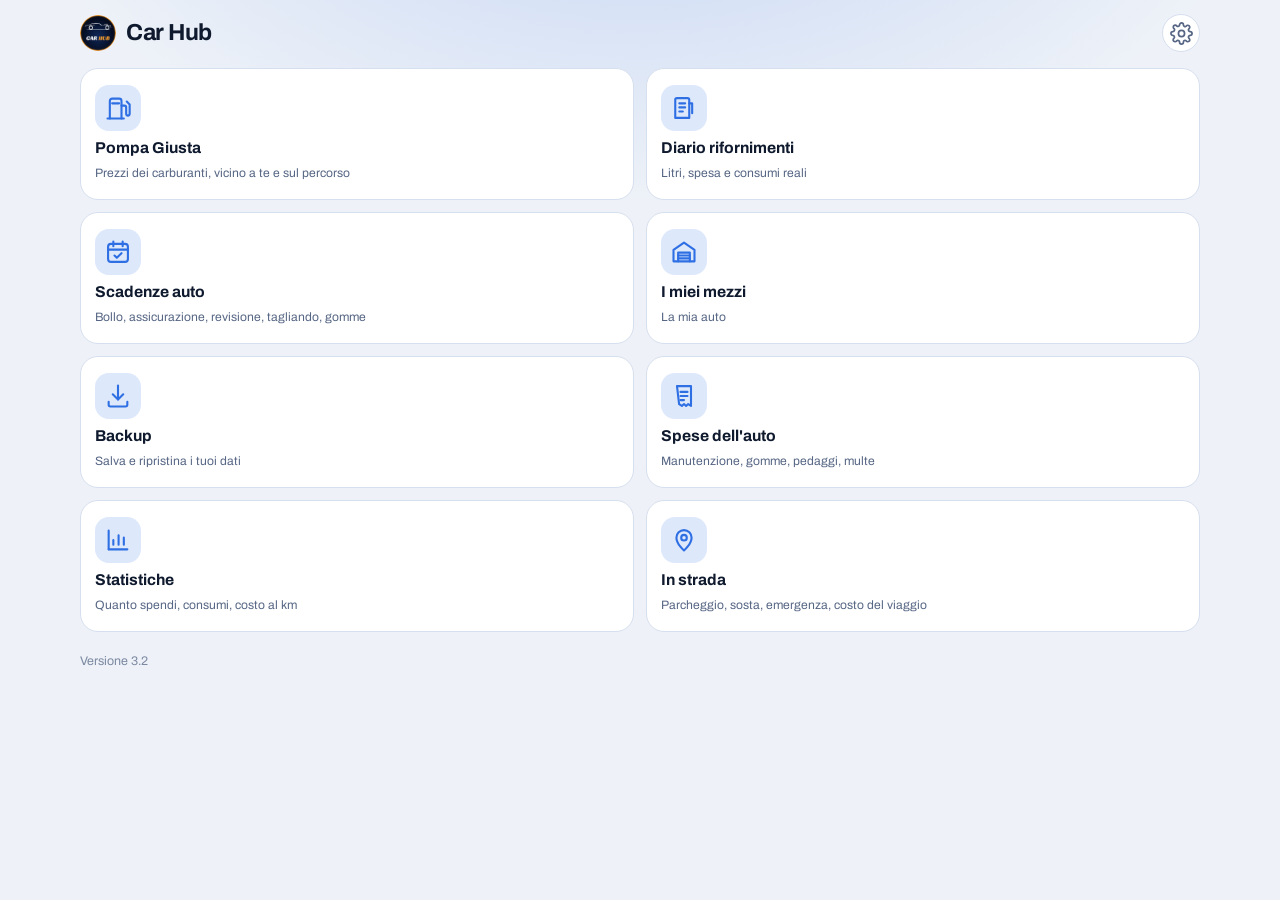
==== commit c65fba5f: "Spese: elenco per mese, schede compatte, riepilogo per categoria con filtro Co-Authored-By: Claude S" ====
--- a/index.html
+++ b/index.html
@@ -184,7 +184,7 @@
         <div class="field"><span>Data</span><input id="eDate" type="date" required></div>
         <div class="field"><span>Importo (€)</span><input id="eAmt" type="number" inputmode="decimal" min="0" step="0.01" placeholder="Es. 120,00" required></div>
         <div class="field wide"><span>Categoria</span><select id="eCat"></select></div>
-        <div class="field"><span>Chilometri (facoltativi)</span><input id="eKm" type="number" inputmode="numeric" min="0" step="1" placeholder="Contachilometri"></div>
+        <div class="field"><span>Km (facoltativi)</span><input id="eKm" type="number" inputmode="numeric" min="0" step="1" placeholder="Contachilometri"></div>
         <div class="field"><span>Nota (facoltativa)</span><input id="eNote" type="text" maxlength="60" placeholder="Es. Pneumatici invernali" autocomplete="off"></div>
       </div>
       <div class="inline"><button class="btn" type="submit" id="btnExp">Salva la spesa</button><button class="btn ghost" type="button" id="btnExpCancel" hidden>Annulla modifica</button></div>
@@ -193,7 +193,8 @@
     <div class="panel og" id="expStats" hidden>
       <h3>Riepilogo</h3>
       <div class="gstats" id="expGrid"></div>
-      <p class="hint">Qui ci sono le spese diverse dal carburante. Il carburante lo trovi nel Diario rifornimenti e nelle Statistiche.</p>
+      <div id="expCats" class="bars"></div>
+      <p class="hint">Tocca una categoria per vedere solo quelle spese. Il carburante non è qui: lo trovi nel Diario e nelle Statistiche.</p>
     </div>
     <div id="expList" class="fl"></div>
   </section>
--- a/garage/garage.css
+++ b/garage/garage.css
@@ -120,3 +120,8 @@
 details.dl-card[open]>summary::after{content:'−'}
 details.dl-card{position:relative}
 details.dl-card .dl-body{display:flex;flex-direction:column;gap:12px;padding:0 14px 14px}
+
+.cbtn{background:none;border:0;padding:6px 8px;margin:0 -8px;border-radius:10px;font:inherit;color:inherit;text-align:left;cursor:pointer;width:calc(100% + 16px)}
+.cbtn.on{background:var(--chip)}
+.fill .ft .amt{color:var(--ink);font-size:.95rem;font-weight:700;flex:none}
+.fill .ft b{flex:none}.fill .ft span:nth-child(2){flex:1;text-align:left}
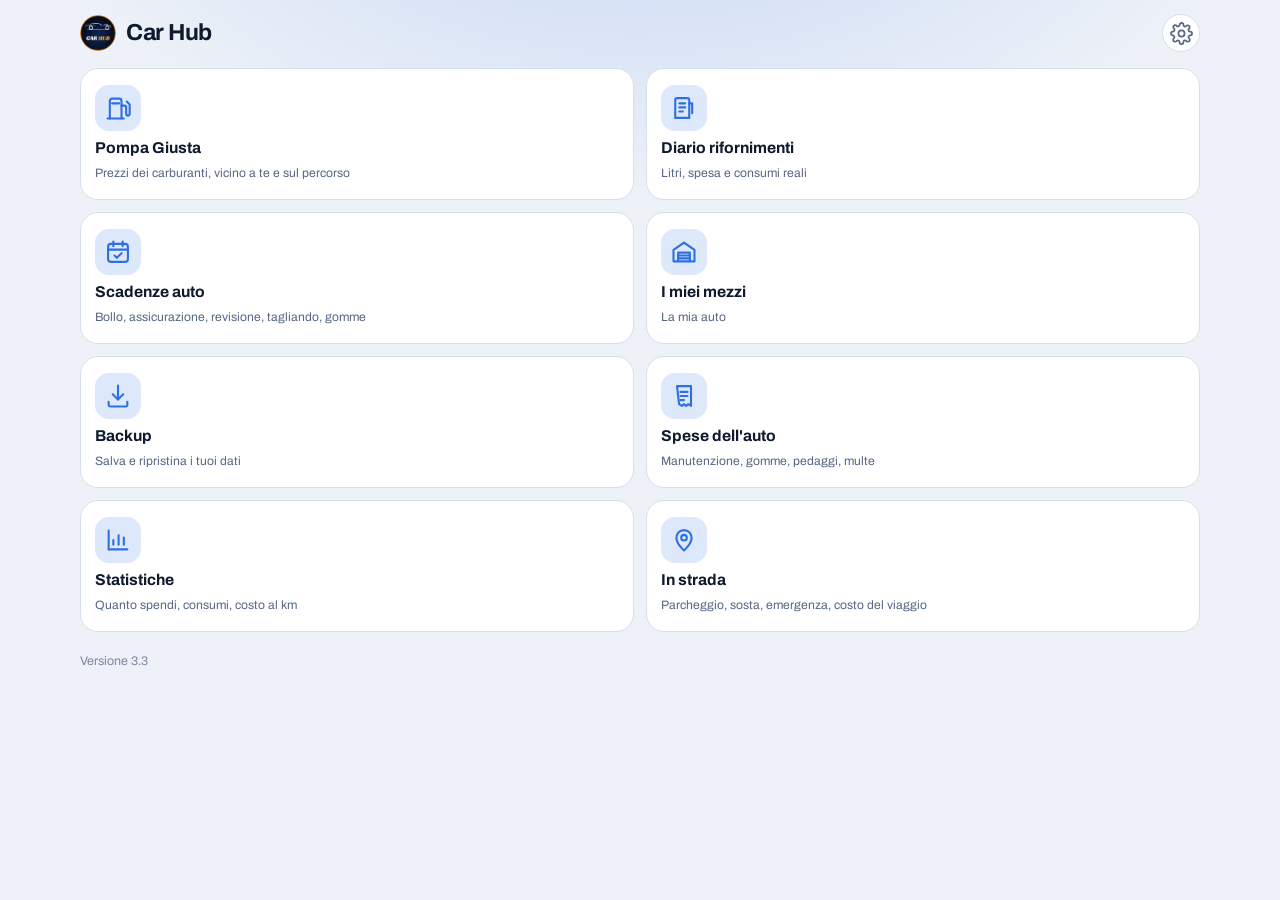
==== commit 81a8c249: "Statistiche: sezioni a tendina, totali uniti, grafico mensile pulito, note corte Co-Authored-By: Cla" ====
--- a/index.html
+++ b/index.html
@@ -207,15 +207,15 @@
     <p class="empty" id="stEmpty" hidden>Registra qualche rifornimento o spesa per vedere le statistiche di questo mezzo.</p>
     <div id="stBody" class="gview">
       <div class="panel og" id="stIns"><h3>Cosa noto</h3><ul class="ins" id="insList"></ul></div>
-      <div class="gstats" id="stCards"></div>
       <div class="panel og" id="stCost">
-        <h3>Il quadro dei costi</h3>
-        <div class="gstats" id="coCards"></div>
-        <div id="coSplit" class="bars"></div>
-        <p class="hint" id="coNote"></p>
-      </div>
-      <div class="panel og" id="stMkt">
-        <h3>Prezzo del carburante e quanto hai pagato</h3>
+        <h3>Il periodo in cifre</h3>
+        <div class="gstats" id="stCards"></div>
+        <div id="stBreak" class="bars"></div>
+        <p class="hint" id="coSplit"></p>
+      </div>
+      <details class="panel og gd" id="stMkt">
+        <summary>Prezzo del carburante e quanto hai pagato</summary>
+        <div class="gb">
         <div class="grid">
           <div class="field"><span>Carburante</span><select id="mkF"></select></div>
           <div class="field"><span>Modalità</span><div class="seg" id="mkM" role="group" aria-label="Modalità"><button type="button" data-m="1">Self</button><button type="button" data-m="0">Servito</button></div></div>
@@ -223,19 +223,21 @@
         <div id="mkChart" class="chart"></div>
         <div class="gstats" id="mkCards"></div>
         <p class="hint" id="mkNote"></p>
-      </div>
-      <div class="panel og" id="stStn" hidden><h3>I tuoi distributori</h3><div id="stStnList" class="vtable"></div><p class="hint" id="stStnNote"></p></div>
-      <div class="panel og" id="stVehBox" hidden><h3>Confronto tra i mezzi</h3><div id="stVeh" class="vtable"></div></div>
-      <div class="panel og"><h3>Spesa mese per mese</h3><div id="stMonths" class="chart"></div></div>
-      <div class="panel og"><h3>Come si divide la spesa</h3><div id="stBreak" class="bars"></div></div>
-      <div class="panel og"><h3>Consumo nel tempo</h3><div id="stCons" class="chart"></div></div>
-      <div class="panel og">
-        <h3>Esporta</h3>
-        <p class="hint">Scarica il riepilogo del periodo e del mezzo scelti in alto. Excel per i numeri, PDF da stampare o inviare, immagine da condividere.</p>
+        </div>
+      </details>
+      <details class="panel og gd" id="stStn" hidden><summary>I tuoi distributori</summary><div class="gb"><div id="stStnList" class="vtable"></div><p class="hint" id="stStnNote"></p></div></details>
+      <details class="panel og gd" id="stVehBox" hidden open><summary>Confronto tra i mezzi</summary><div class="gb"><div id="stVeh" class="vtable"></div></div></details>
+      <details class="panel og gd"><summary>Spesa mese per mese</summary><div class="gb"><div id="stMonths" class="chart"></div></div></details>
+      <details class="panel og gd"><summary>Consumo nel tempo</summary><div class="gb"><div id="stCons" class="chart"></div></div></details>
+      <details class="panel og gd">
+        <summary>Esporta</summary>
+        <div class="gb">
+        <p class="hint">Scarica il riepilogo del periodo e del mezzo scelti in alto: Excel per i numeri, PDF da stampare, immagine da condividere.</p>
         <div class="inline" id="exBtns"><button class="btn ghost" type="button" data-x="xlsx">Excel</button><button class="btn ghost" type="button" data-x="pdf">PDF</button><button class="btn ghost" type="button" data-x="png">Immagine</button></div>
         <p class="msg" id="exMsg" role="status" aria-live="polite"></p>
-      </div>
-      <p class="hint" id="stNote"></p>
+        </div>
+      </details>
+      <details class="panel og gd"><summary>Come si calcola</summary><div class="gb"><p class="hint" id="coNote"></p><p class="hint" id="stNote"></p></div></details>
     </div>
   </section>
 
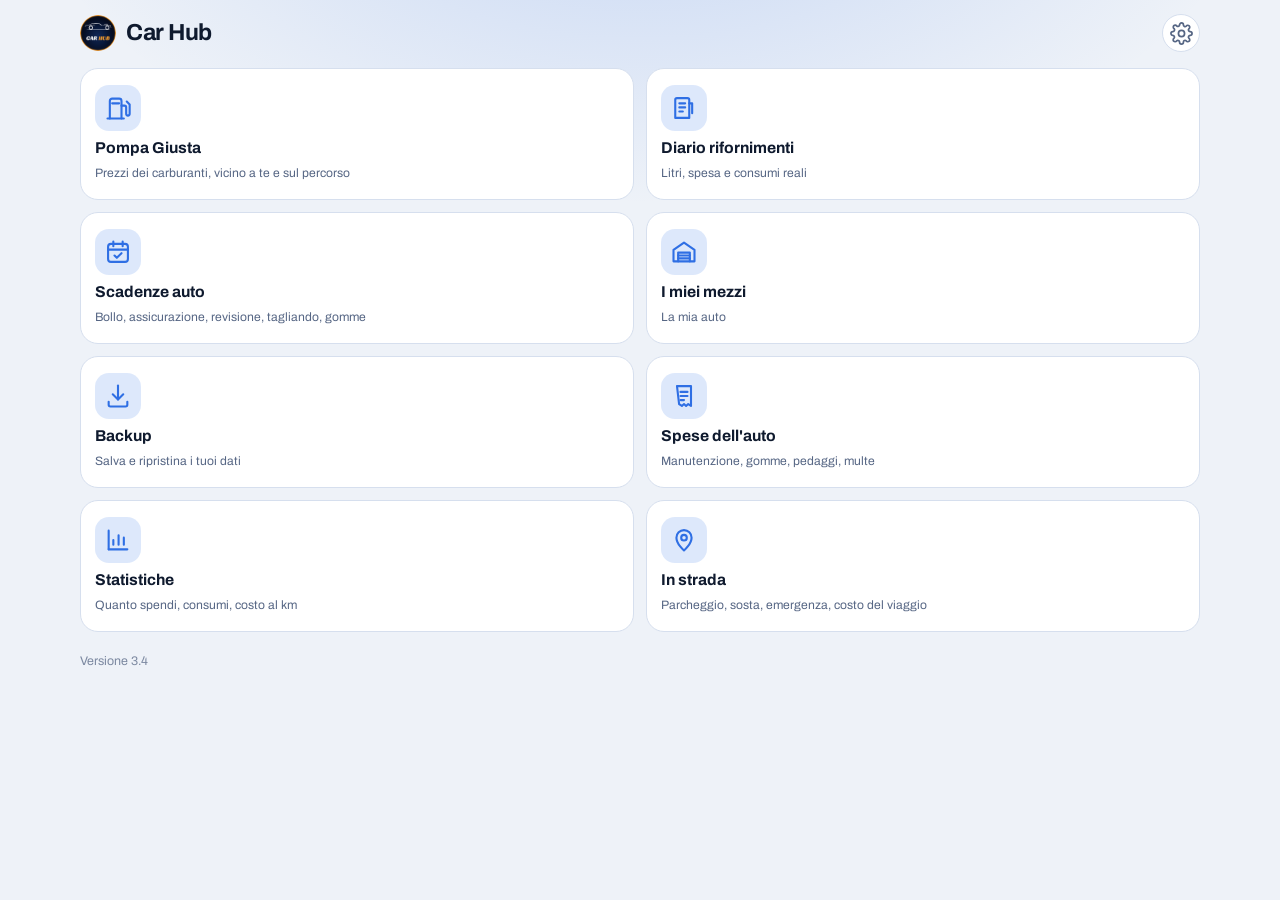
==== commit ed2822c0: "In strada: emergenza in alto, sezioni a tendina, costo viaggio compatto Co-Authored-By: Claude Sonne" ====
--- a/index.html
+++ b/index.html
@@ -245,6 +245,13 @@
   <section id="vStrada" class="gview" hidden>
     <div class="panel vbar" data-vbar></div>
     <div class="panel og">
+      <h3>Emergenza</h3>
+      <div class="inline"><a class="btn" href="tel:112">Chiama il 112</a><a class="btn ghost" href="tel:803116">Soccorso ACI 803 116</a></div>
+      <div id="emPhones" class="inline"></div>
+      <button class="btn ghost" id="btnShareLoc" type="button">Invia la mia posizione</button>
+      <p class="msg" id="emMsg" role="status" aria-live="polite"></p>
+    </div>
+    <div class="panel og">
       <h3>Dove ho parcheggiato</h3>
       <p class="verdict" id="parkSt"></p>
       <img id="parkPhoto" class="pphoto" alt="Foto del parcheggio" hidden>
@@ -253,33 +260,31 @@
       <div class="inline" id="parkMore" hidden><label class="btn small ghost" for="parkPic">Aggiungi una foto</label><input id="parkPic" type="file" accept="image/*" capture="environment" hidden><button class="btn small ghost danger" id="btnParkDel" type="button">Cancella la posizione</button></div>
       <p class="msg" id="parkMsg" role="status" aria-live="polite"></p>
     </div>
-    <div class="panel og">
-      <h3>Sosta a pagamento</h3>
+    <details class="panel og gd" id="sostaDet">
+      <summary>Sosta a pagamento<span class="sum" id="sostaSum"></span></summary>
+      <div class="gb">
       <p class="verdict" id="sostaSt">Nessun timer attivo.</p>
       <div class="inline" id="sostaBtns"><button class="btn small ghost" type="button" data-min="30">30 min</button><button class="btn small ghost" type="button" data-min="60">1 ora</button><button class="btn small ghost" type="button" data-min="90">1 ora e mezza</button><button class="btn small ghost" type="button" data-min="120">2 ore</button></div>
       <button class="btn small ghost danger" id="btnSostaOff" type="button" hidden>Spegni il timer</button>
-      <p class="hint">Il timer si vede quando riapri l'app: non può suonare da chiusa. Se serve un avviso preciso, metti anche una sveglia sul telefono.</p>
-    </div>
-    <div class="panel og">
-      <h3>Costo del viaggio</h3>
+      <p class="hint">Il timer non suona ad app chiusa: se serve un avviso preciso, metti anche una sveglia.</p>
+      </div>
+    </details>
+    <details class="panel og gd" id="tripDet">
+      <summary>Costo del viaggio</summary>
+      <div class="gb">
       <div class="grid">
         <div class="field"><span>Chilometri</span><input id="tKm" type="number" inputmode="decimal" min="0" step="0.1" placeholder="Es. 180"></div>
         <div class="field"><span>Persone in auto</span><input id="tPers" type="number" inputmode="numeric" min="1" max="9" step="1" value="1"></div>
         <div class="field"><span>Consumo (l/100 km)</span><input id="tCons" type="number" inputmode="decimal" min="0" step="0.1" placeholder="Es. 6,5"></div>
         <div class="field"><span>Prezzo (€ al litro)</span><input id="tPrice" type="number" inputmode="decimal" min="0" step="0.001" placeholder="Es. 1,850"></div>
-        <div class="field wide"><span>Pedaggi e parcheggi (€)</span><input id="tToll" type="number" inputmode="decimal" min="0" step="0.01" placeholder="Facoltativi"></div>
-      </div>
-      <label class="tg"><span>Andata e ritorno<small>Raddoppia i chilometri</small></span><input type="checkbox" id="tRound"></label>
+        <div class="field"><span>Pedaggi e parcheggi (€)</span><input id="tToll" type="number" inputmode="decimal" min="0" step="0.01" placeholder="Facoltativi"></div>
+        <label class="tg tg2"><span>Andata e ritorno</span><input type="checkbox" id="tRound"></label>
+      </div>
       <div class="gstats" id="tOut" hidden></div>
+      <button class="btn small ghost" id="btnTripSave" type="button" hidden></button>
       <p class="hint" id="tHint"></p>
-    </div>
-    <div class="panel og">
-      <h3>Emergenza</h3>
-      <div class="inline"><a class="btn" href="tel:112">Chiama il 112</a><a class="btn ghost" href="tel:803116">Soccorso ACI 803 116</a></div>
-      <div id="emPhones" class="inline"></div>
-      <button class="btn ghost" id="btnShareLoc" type="button">Invia la mia posizione</button>
-      <p class="msg" id="emMsg" role="status" aria-live="polite"></p>
-    </div>
+      </div>
+    </details>
     <details class="panel og gd" aria-label="Guasto">
       <summary>Se ti fermi per un guasto</summary>
       <ul class="guide">
--- a/garage/garage.css
+++ b/garage/garage.css
@@ -125,3 +125,8 @@
 .cbtn.on{background:var(--chip)}
 .fill .ft .amt{color:var(--ink);font-size:.95rem;font-weight:700;flex:none}
 .fill .ft b{flex:none}.fill .ft span:nth-child(2){flex:1;text-align:left}
+
+.gd>summary .sum{margin-left:auto;text-transform:none;letter-spacing:0;font-weight:600;font-size:.82rem;color:var(--ink)}
+.tg2{border-top:0;padding:0;align-self:end;min-height:46px;gap:8px}
+.tg2 span{font-size:.9rem}
+#tOut b{font-size:1.25rem}
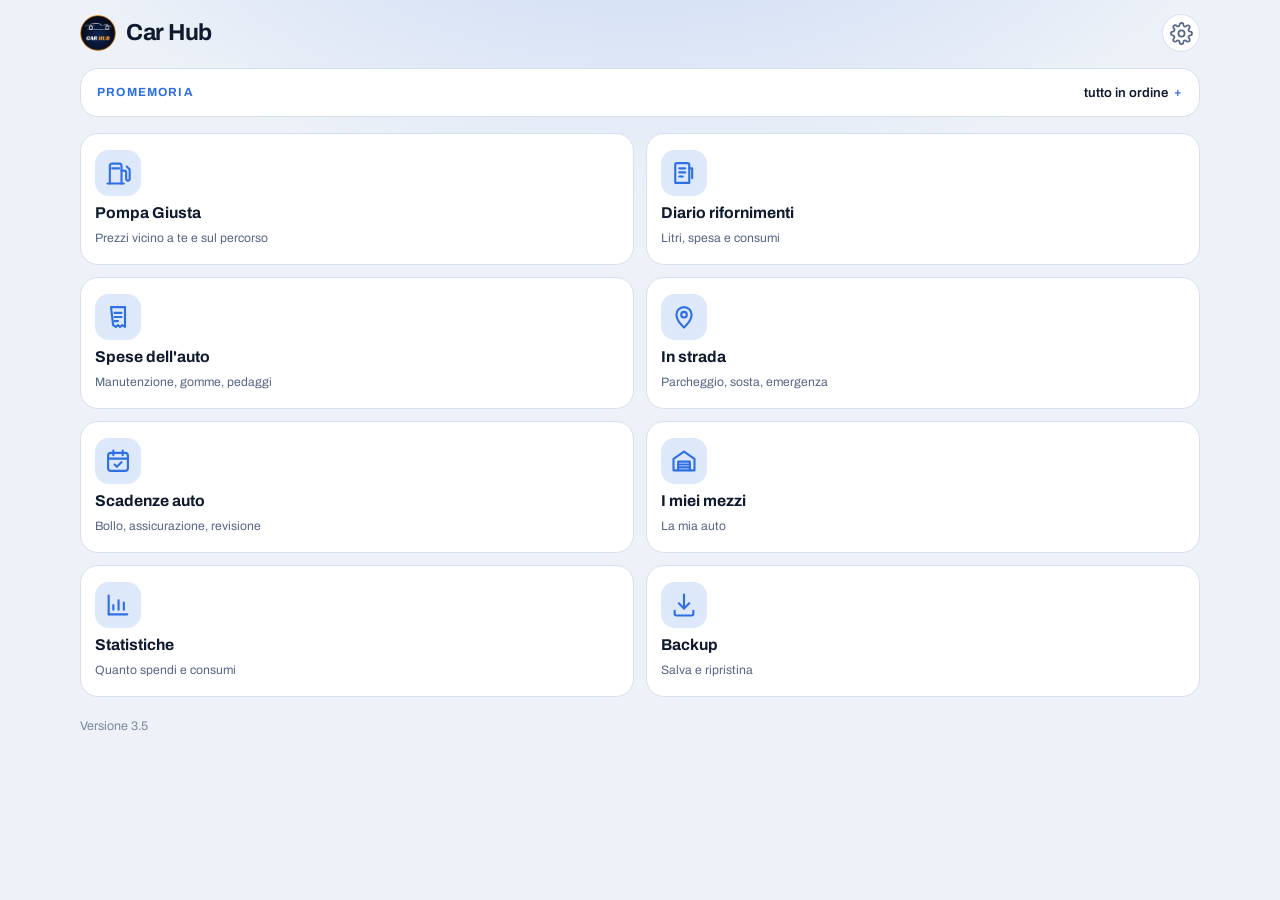
==== commit f8285817: "Home: finestra Promemoria, schede riordinate, descrizioni corte Co-Authored-By: Claude Sonnet 5.5 <n" ====
--- a/index.html
+++ b/index.html
@@ -31,40 +31,42 @@
 
   <!-- MENU -->
   <section id="vMenu" class="gview">
-    <p class="hint" id="menuAlert" hidden></p>
-    <p class="hint" id="bkAlert" hidden></p>
+    <details class="panel og gd" id="menuBox">
+      <summary>Promemoria<span class="sum" id="menuSum"></span></summary>
+      <div class="gb" id="menuBody"></div>
+    </details>
     <div class="gtiles">
       <a class="gtile" href="pompa/">
         <span class="gi"><svg viewBox="0 0 24 24" width="28" height="28" fill="none" stroke="currentColor" stroke-width="1.8" stroke-linecap="round" stroke-linejoin="round" aria-hidden="true"><path d="M5 21V6a2 2 0 0 1 2-2h6a2 2 0 0 1 2 2v15"/><path d="M3 21h14"/><path d="M7 8h6"/><path d="M15 10h2.5a1.5 1.5 0 0 1 1.5 1.5V17a1.5 1.5 0 0 0 3 0V9l-2.5-2.5"/></svg></span>
-        <b>Pompa Giusta</b><small>Prezzi dei carburanti, vicino a te e sul percorso</small>
+        <b>Pompa Giusta</b><small>Prezzi vicino a te e sul percorso</small>
       </a>
       <a class="gtile" href="#diario" id="tileDiario">
         <span class="gi"><svg viewBox="0 0 24 24" width="28" height="28" fill="none" stroke="currentColor" stroke-width="1.8" stroke-linecap="round" stroke-linejoin="round" aria-hidden="true"><path d="M6 3.5h9a1.5 1.5 0 0 1 1.5 1.5v15.5H4.5V5A1.5 1.5 0 0 1 6 3.5z"/><path d="M8 8h5M8 11.5h5M8 15h3"/><path d="M16.5 8H19v8.5"/></svg></span>
-        <b>Diario rifornimenti</b><small id="diaSub">Litri, spesa e consumi reali</small>
+        <b>Diario rifornimenti</b><small id="diaSub">Litri, spesa e consumi</small>
+      </a>
+      <a class="gtile" href="#spese" id="tileSpese">
+        <span class="gi"><svg viewBox="0 0 24 24" width="28" height="28" fill="none" stroke="currentColor" stroke-width="1.8" stroke-linecap="round" stroke-linejoin="round" aria-hidden="true"><path d="M6 3.5h12v17l-2.4-1.6-1.8 1.6-1.8-1.6-1.8 1.6-2.4-1.6z"/><path d="M9 8.5h6M9 12h6"/><path d="M9 15.5h3"/></svg></span>
+        <b>Spese dell'auto</b><small id="spesaSub">Manutenzione, gomme, pedaggi</small>
+      </a>
+      <a class="gtile" href="#strada" id="tileStrada">
+        <span class="gi"><svg viewBox="0 0 24 24" width="28" height="28" fill="none" stroke="currentColor" stroke-width="1.8" stroke-linecap="round" stroke-linejoin="round" aria-hidden="true"><path d="M12 21s-6.5-5.6-6.5-11a6.5 6.5 0 0 1 13 0c0 5.4-6.5 11-6.5 11z"/><circle cx="12" cy="10" r="2.4"/></svg></span>
+        <b>In strada</b><small id="stradaSub">Parcheggio, sosta, emergenza</small>
       </a>
       <a class="gtile" href="#scadenze" id="tileScad">
         <span class="gi"><svg viewBox="0 0 24 24" width="28" height="28" fill="none" stroke="currentColor" stroke-width="1.8" stroke-linecap="round" stroke-linejoin="round" aria-hidden="true"><rect x="3.5" y="5" width="17" height="15.5" rx="2.5"/><path d="M8 3v4M16 3v4M3.5 10h17"/><path d="M9 15l2 2 4-4"/></svg></span>
-        <b>Scadenze auto</b><small id="scadSub">Bollo, assicurazione, revisione, tagliando, gomme</small><em class="badge" id="scadBadge" hidden></em>
+        <b>Scadenze auto</b><small id="scadSub">Bollo, assicurazione, revisione</small><em class="badge" id="scadBadge" hidden></em>
       </a>
       <a class="gtile" href="#mezzi" id="tileMezzi">
         <span class="gi"><svg viewBox="0 0 24 24" width="28" height="28" fill="none" stroke="currentColor" stroke-width="1.8" stroke-linecap="round" stroke-linejoin="round" aria-hidden="true"><path d="M3 10.2L12 4l9 6.2V20H3z"/><path d="M7 20v-7.5h10V20"/><path d="M7 15h10M7 17.5h10"/></svg></span>
         <b>I miei mezzi</b><small id="mezziSub">Auto e moto</small>
       </a>
+      <a class="gtile" href="#statistiche" id="tileStat">
+        <span class="gi"><svg viewBox="0 0 24 24" width="28" height="28" fill="none" stroke="currentColor" stroke-width="1.8" stroke-linecap="round" stroke-linejoin="round" aria-hidden="true"><path d="M4 20V4"/><path d="M4 20h16"/><path d="M8 16v-4M12.5 16V8M17 16v-6"/></svg></span>
+        <b>Statistiche</b><small id="statSub">Quanto spendi e consumi</small>
+      </a>
       <a class="gtile" href="#backup">
         <span class="gi"><svg viewBox="0 0 24 24" width="28" height="28" fill="none" stroke="currentColor" stroke-width="1.8" stroke-linecap="round" stroke-linejoin="round" aria-hidden="true"><path d="M12 3v12"/><path d="M7.5 10.5L12 15l4.5-4.5"/><path d="M4 17v2.5A1.5 1.5 0 0 0 5.5 21h13a1.5 1.5 0 0 0 1.5-1.5V17"/></svg></span>
-        <b>Backup</b><small>Salva e ripristina i tuoi dati</small>
-      </a>
-      <a class="gtile" href="#spese" id="tileSpese">
-        <span class="gi"><svg viewBox="0 0 24 24" width="28" height="28" fill="none" stroke="currentColor" stroke-width="1.8" stroke-linecap="round" stroke-linejoin="round" aria-hidden="true"><path d="M6 3.5h12v17l-2.4-1.6-1.8 1.6-1.8-1.6-1.8 1.6-2.4-1.6z"/><path d="M9 8.5h6M9 12h6"/><path d="M9 15.5h3"/></svg></span>
-        <b>Spese dell'auto</b><small id="spesaSub">Manutenzione, gomme, pedaggi, multe</small>
-      </a>
-      <a class="gtile" href="#statistiche" id="tileStat">
-        <span class="gi"><svg viewBox="0 0 24 24" width="28" height="28" fill="none" stroke="currentColor" stroke-width="1.8" stroke-linecap="round" stroke-linejoin="round" aria-hidden="true"><path d="M4 20V4"/><path d="M4 20h16"/><path d="M8 16v-4M12.5 16V8M17 16v-6"/></svg></span>
-        <b>Statistiche</b><small id="statSub">Quanto spendi, consumi, costo al km</small>
-      </a>
-      <a class="gtile" href="#strada" id="tileStrada">
-        <span class="gi"><svg viewBox="0 0 24 24" width="28" height="28" fill="none" stroke="currentColor" stroke-width="1.8" stroke-linecap="round" stroke-linejoin="round" aria-hidden="true"><path d="M12 21s-6.5-5.6-6.5-11a6.5 6.5 0 0 1 13 0c0 5.4-6.5 11-6.5 11z"/><circle cx="12" cy="10" r="2.4"/></svg></span>
-        <b>In strada</b><small id="stradaSub">Parcheggio, sosta, emergenza, costo del viaggio</small>
+        <b>Backup</b><small>Salva e ripristina</small>
       </a>
     </div>
     <p class="hint ver" id="appVer"></p>
--- a/garage/garage.css
+++ b/garage/garage.css
@@ -130,3 +130,13 @@
 .tg2{border-top:0;padding:0;align-self:end;min-height:46px;gap:8px}
 .tg2 span{font-size:.9rem}
 #tOut b{font-size:1.25rem}
+
+.mrow,.malert{display:flex;justify-content:space-between;align-items:center;gap:10px;padding:12px 14px;border-radius:14px;border:1px solid var(--line);background:var(--surface);color:var(--ink);text-decoration:none;font-size:.9rem}
+.mrow .go{color:var(--accent);font-weight:600;font-size:.82rem;flex:none}
+.mrow b{font-weight:700}
+.malert{flex-direction:column;align-items:flex-start;gap:2px;border-left:4px solid var(--accent)}
+.malert.warn{border-left-color:var(--warn)}
+.malert.late{border-left-color:var(--bad)}
+.malert b{font-size:.9rem}
+.malert span{color:var(--muted);font-size:.8rem}
+.mrow[hidden],.malert[hidden]{display:none}
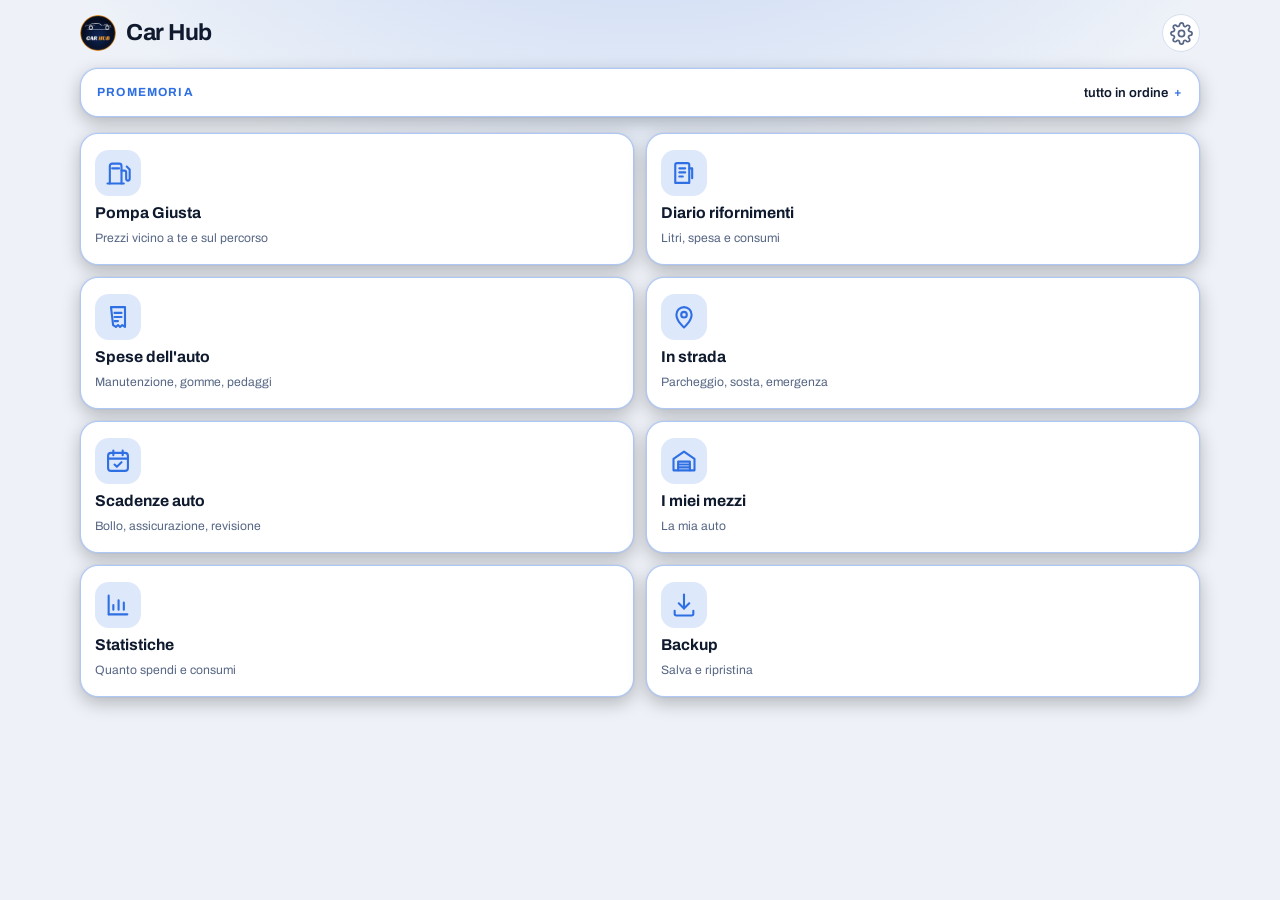
==== commit 6c571b42: "Home: tolta la scritta della versione (resta nelle Opzioni) Co-Authored-By: Claude Sonnet 5.5 <norep" ====
--- a/index.html
+++ b/index.html
@@ -69,7 +69,6 @@
         <b>Backup</b><small>Salva e ripristina</small>
       </a>
     </div>
-    <p class="hint ver" id="appVer"></p>
   </section>
 
   <!-- SCADENZE -->
--- a/garage/garage.css
+++ b/garage/garage.css
@@ -2,9 +2,9 @@
 .gview{display:flex;flex-direction:column;gap:16px}
 .gview[hidden]{display:none}
 .gtiles{display:grid;grid-template-columns:1fr 1fr;gap:12px}
-.gtile{position:relative;display:flex;flex-direction:column;gap:6px;padding:16px 14px;border-radius:18px;background:var(--surface);border:1px solid var(--line);
-  color:var(--ink);text-decoration:none;box-shadow:0 1px 0 rgba(255,255,255,.03) inset;transition:border-color .15s,box-shadow .15s;min-height:132px}
-a.gtile:hover,a.gtile:active{border-color:rgba(var(--glow),.5);box-shadow:0 0 18px rgba(var(--glow),.14)}
+.gtile{position:relative;display:flex;flex-direction:column;gap:6px;padding:16px 14px;border-radius:18px;background:var(--surface);border:1px solid rgba(var(--glow),.38);
+  color:var(--ink);text-decoration:none;box-shadow:0 0 0 1px rgba(var(--glow),.06),0 6px 18px rgba(0,0,0,.25);transition:border-color .15s,box-shadow .15s;min-height:132px}
+a.gtile:hover,a.gtile:active{border-color:rgba(var(--glow),.7);box-shadow:0 0 18px rgba(var(--glow),.2)}
 .gtile .gi{width:46px;height:46px;border-radius:14px;display:grid;place-items:center;background:color-mix(in srgb,var(--accent) 16%,transparent);color:var(--accent);font-size:1.4rem}
 .gtile b{font-size:.98rem}
 .gtile small{color:var(--muted);font-size:.76rem;line-height:1.3}
@@ -140,3 +140,4 @@
 .malert b{font-size:.9rem}
 .malert span{color:var(--muted);font-size:.8rem}
 .mrow[hidden],.malert[hidden]{display:none}
+#menuBox{border:1px solid rgba(var(--glow),.38);box-shadow:0 0 0 1px rgba(var(--glow),.06),0 6px 18px rgba(0,0,0,.25)}
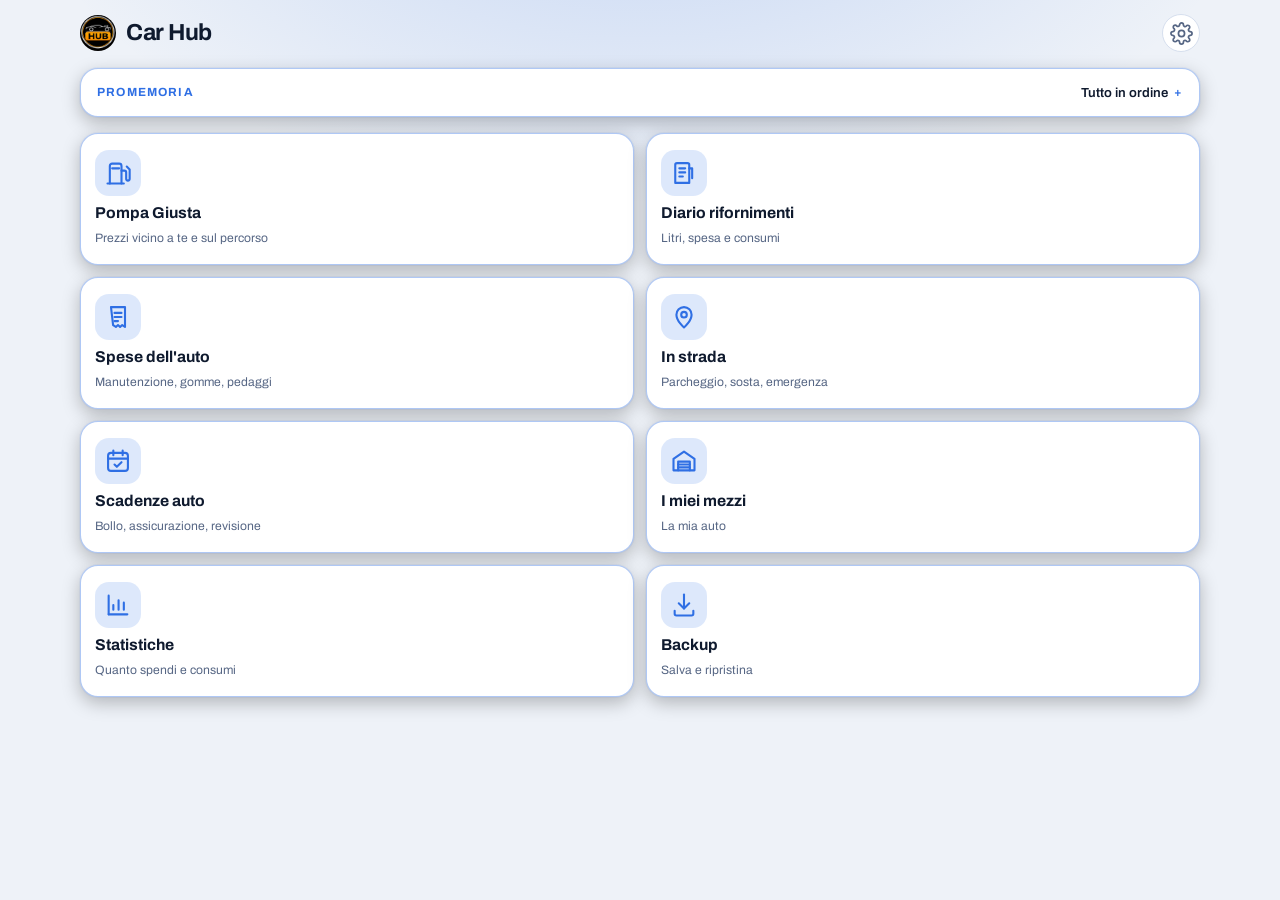
==== commit c0b2a867: "Nuovo logo Car Hub (anello argento) e icone Co-Authored-By: Claude Sonnet 5.5 <noreply@anthropic.com" ====
--- a/index.html
+++ b/index.html
@@ -7,8 +7,8 @@
 <meta name="description" content="Il tuo ambiente per auto e moto: carburante, scadenze, rifornimenti e spese.">
 <meta name="theme-color" content="#070c16">
 <link rel="manifest" href="manifest.webmanifest">
-<link rel="icon" href="garage/icons/icon-192.png" type="image/png">
-<link rel="apple-touch-icon" href="garage/icons/apple-touch-icon.png">
+<link rel="icon" href="garage/icons/icon-192.png?v=2" type="image/png">
+<link rel="apple-touch-icon" href="garage/icons/apple-touch-icon.png?v=2">
 <meta name="apple-mobile-web-app-title" content="Car Hub">
 <link rel="preload" href="fonts/archivo-latin-400-normal.woff2" as="font" type="font/woff2" crossorigin>
 <link rel="preload" href="fonts/archivo-latin-600-normal.woff2" as="font" type="font/woff2" crossorigin>
@@ -24,7 +24,7 @@
 <body class="gg">
 <div class="wrap">
   <header class="top">
-    <h1><img class="logo" src="garage/icons/icon-192.png" alt="" width="36" height="36"><span id="ggTitle">Car Hub</span></h1>
+    <h1><img class="logo" src="garage/icons/icon-192.png?v=2" alt="" width="36" height="36"><span id="ggTitle">Car Hub</span></h1>
     <a class="icon-btn" id="btnOpz" href="pompa/#opzioni" aria-label="Opzioni"><svg viewBox="0 0 24 24" width="20" height="20" fill="none" stroke="currentColor" stroke-width="1.8" stroke-linecap="round" stroke-linejoin="round" aria-hidden="true"><circle cx="12" cy="12" r="3.2"/><path d="M19.4 15a1.7 1.7 0 0 0 .3 1.9l.1.1a2 2 0 1 1-2.8 2.8l-.1-.1a1.7 1.7 0 0 0-1.9-.3 1.7 1.7 0 0 0-1 1.5V21a2 2 0 1 1-4 0v-.1a1.7 1.7 0 0 0-1.1-1.5 1.7 1.7 0 0 0-1.9.3l-.1.1a2 2 0 1 1-2.8-2.8l.1-.1a1.7 1.7 0 0 0 .3-1.9 1.7 1.7 0 0 0-1.5-1H3a2 2 0 1 1 0-4h.1a1.7 1.7 0 0 0 1.5-1.1 1.7 1.7 0 0 0-.3-1.9l-.1-.1a2 2 0 1 1 2.8-2.8l.1.1a1.7 1.7 0 0 0 1.9.3H9a1.7 1.7 0 0 0 1-1.5V3a2 2 0 1 1 4 0v.1a1.7 1.7 0 0 0 1 1.5 1.7 1.7 0 0 0 1.9-.3l.1-.1a2 2 0 1 1 2.8 2.8l-.1.1a1.7 1.7 0 0 0-.3 1.9V9a1.7 1.7 0 0 0 1.5 1H21a2 2 0 1 1 0 4h-.1a1.7 1.7 0 0 0-1.5 1z"/></svg></a>
     <button class="icon-btn" id="btnBack" type="button" aria-label="Torna al menu" hidden><svg viewBox="0 0 24 24" width="20" height="20" fill="none" stroke="currentColor" stroke-width="2" stroke-linecap="round" stroke-linejoin="round" aria-hidden="true"><path d="M15 5l-7 7 7 7"/></svg></button>
   </header>
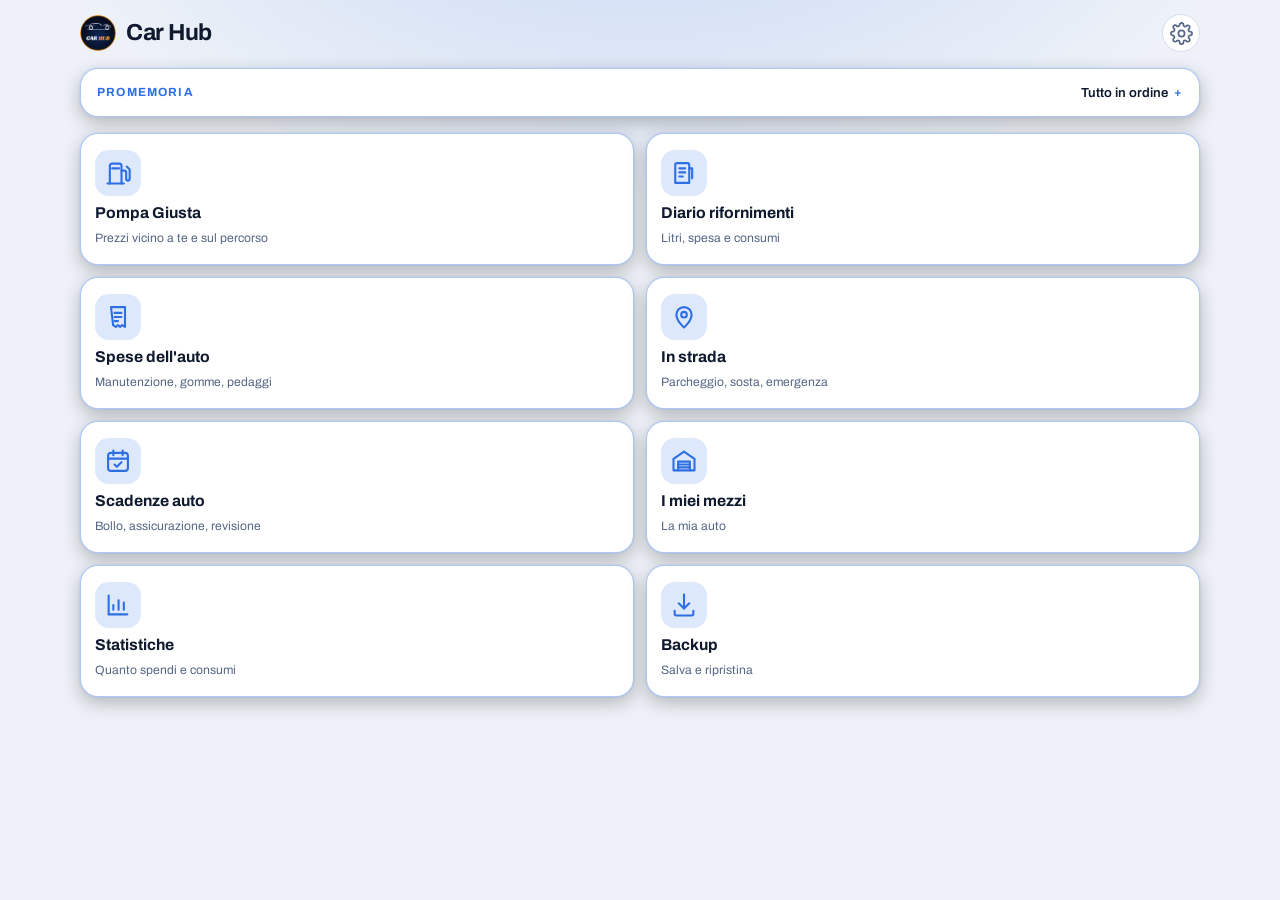
==== commit e4e6b299: "Ripristinato il logo precedente Co-Authored-By: Claude Sonnet 5.5 <noreply@anthropic.com> Claude-Ses" ====
--- a/index.html
+++ b/index.html
@@ -7,8 +7,8 @@
 <meta name="description" content="Il tuo ambiente per auto e moto: carburante, scadenze, rifornimenti e spese.">
 <meta name="theme-color" content="#070c16">
 <link rel="manifest" href="manifest.webmanifest">
-<link rel="icon" href="garage/icons/icon-192.png?v=2" type="image/png">
-<link rel="apple-touch-icon" href="garage/icons/apple-touch-icon.png?v=2">
+<link rel="icon" href="garage/icons/icon-192.png?v=3" type="image/png">
+<link rel="apple-touch-icon" href="garage/icons/apple-touch-icon.png?v=3">
 <meta name="apple-mobile-web-app-title" content="Car Hub">
 <link rel="preload" href="fonts/archivo-latin-400-normal.woff2" as="font" type="font/woff2" crossorigin>
 <link rel="preload" href="fonts/archivo-latin-600-normal.woff2" as="font" type="font/woff2" crossorigin>
@@ -24,7 +24,7 @@
 <body class="gg">
 <div class="wrap">
   <header class="top">
-    <h1><img class="logo" src="garage/icons/icon-192.png?v=2" alt="" width="36" height="36"><span id="ggTitle">Car Hub</span></h1>
+    <h1><img class="logo" src="garage/icons/icon-192.png?v=3" alt="" width="36" height="36"><span id="ggTitle">Car Hub</span></h1>
     <a class="icon-btn" id="btnOpz" href="pompa/#opzioni" aria-label="Opzioni"><svg viewBox="0 0 24 24" width="20" height="20" fill="none" stroke="currentColor" stroke-width="1.8" stroke-linecap="round" stroke-linejoin="round" aria-hidden="true"><circle cx="12" cy="12" r="3.2"/><path d="M19.4 15a1.7 1.7 0 0 0 .3 1.9l.1.1a2 2 0 1 1-2.8 2.8l-.1-.1a1.7 1.7 0 0 0-1.9-.3 1.7 1.7 0 0 0-1 1.5V21a2 2 0 1 1-4 0v-.1a1.7 1.7 0 0 0-1.1-1.5 1.7 1.7 0 0 0-1.9.3l-.1.1a2 2 0 1 1-2.8-2.8l.1-.1a1.7 1.7 0 0 0 .3-1.9 1.7 1.7 0 0 0-1.5-1H3a2 2 0 1 1 0-4h.1a1.7 1.7 0 0 0 1.5-1.1 1.7 1.7 0 0 0-.3-1.9l-.1-.1a2 2 0 1 1 2.8-2.8l.1.1a1.7 1.7 0 0 0 1.9.3H9a1.7 1.7 0 0 0 1-1.5V3a2 2 0 1 1 4 0v.1a1.7 1.7 0 0 0 1 1.5 1.7 1.7 0 0 0 1.9-.3l.1-.1a2 2 0 1 1 2.8 2.8l-.1.1a1.7 1.7 0 0 0-.3 1.9V9a1.7 1.7 0 0 0 1.5 1H21a2 2 0 1 1 0 4h-.1a1.7 1.7 0 0 0-1.5 1z"/></svg></a>
     <button class="icon-btn" id="btnBack" type="button" aria-label="Torna al menu" hidden><svg viewBox="0 0 24 24" width="20" height="20" fill="none" stroke="currentColor" stroke-width="2" stroke-linecap="round" stroke-linejoin="round" aria-hidden="true"><path d="M15 5l-7 7 7 7"/></svg></button>
   </header>
